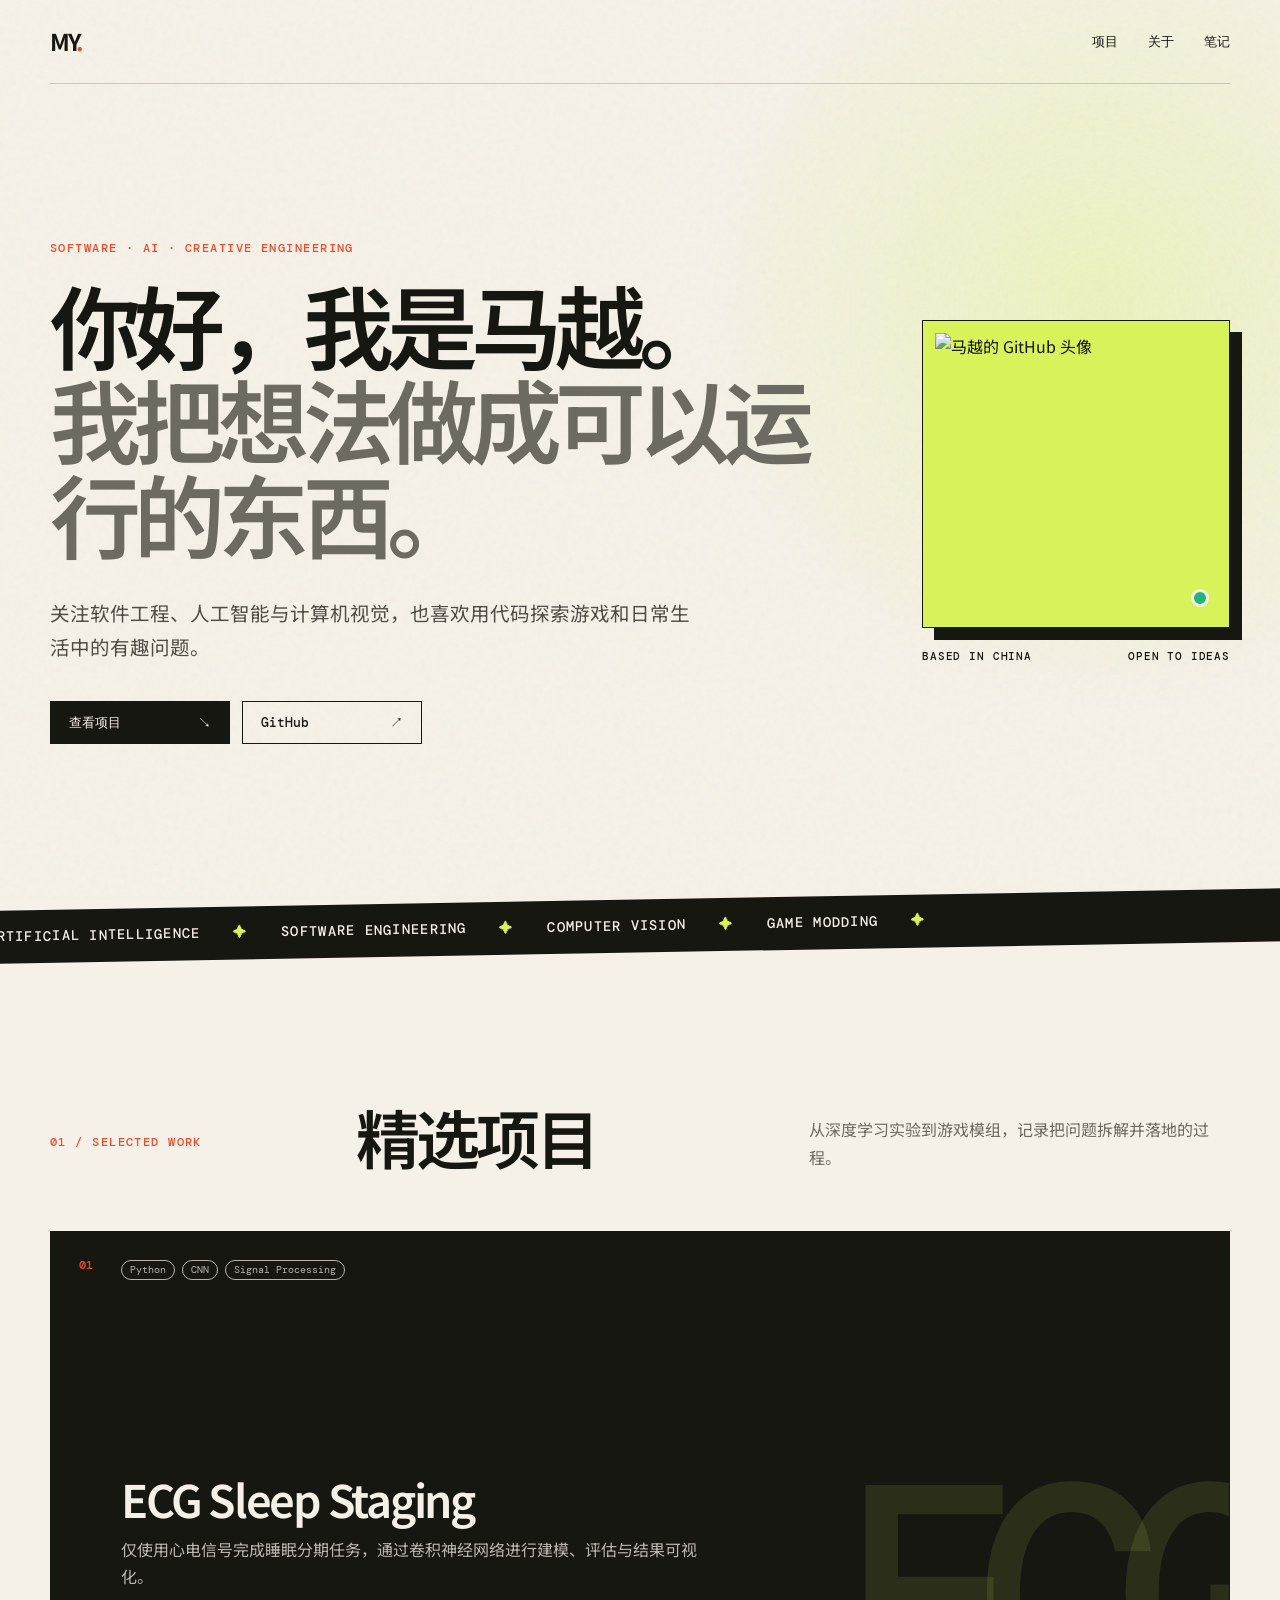
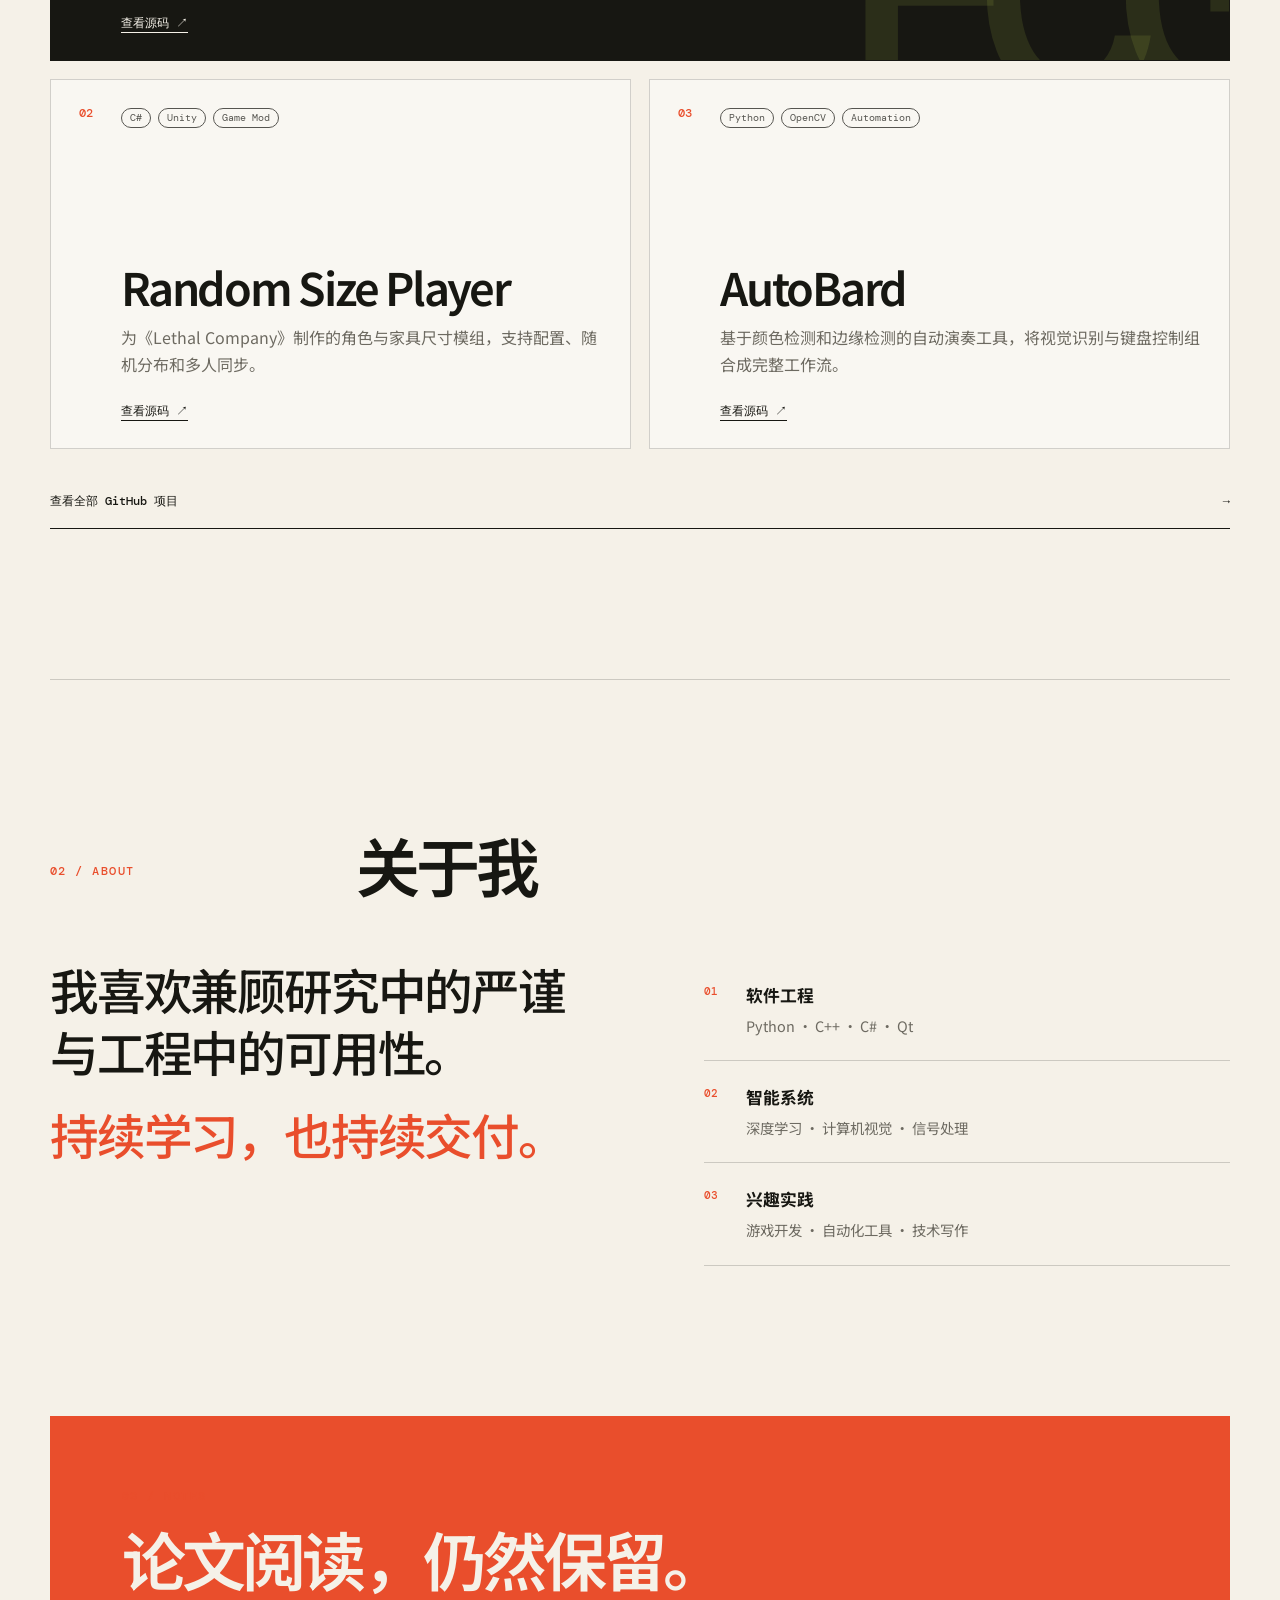
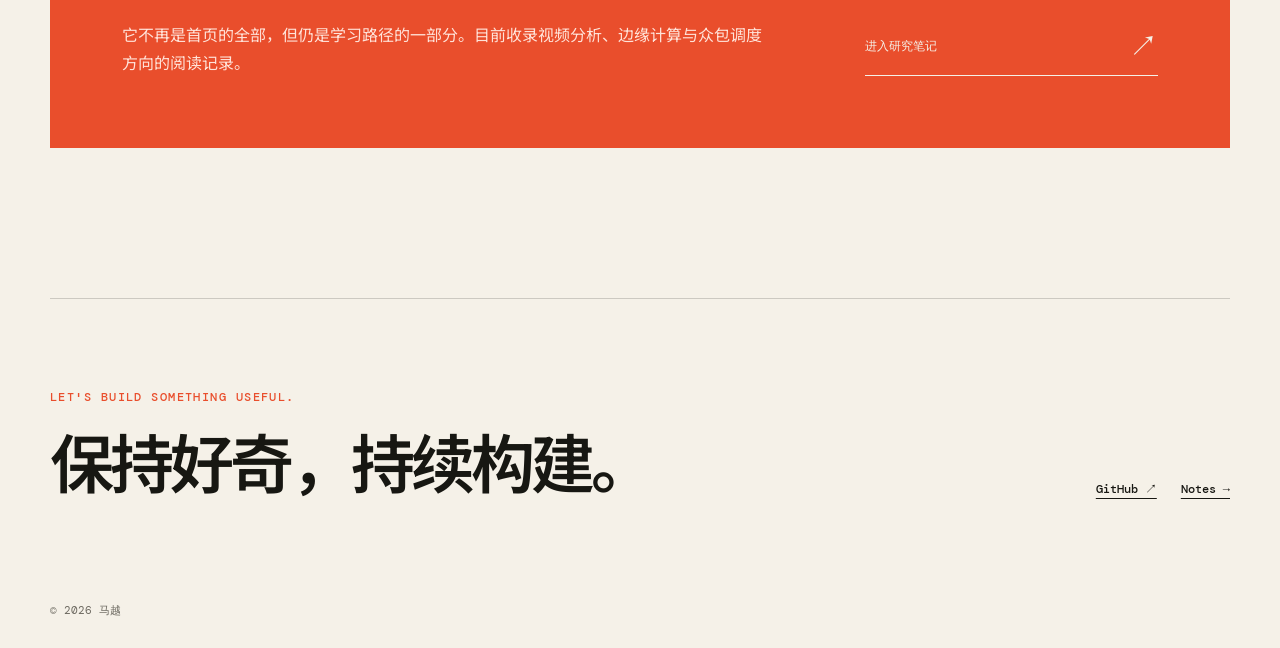
==== homepage/index.html @ 24978206 "改为个人简介网页(powered by ai)" ====
<!DOCTYPE html>
<html lang="zh-CN">
<head>
  <meta charset="UTF-8">
  <meta name="viewport" content="width=device-width, initial-scale=1.0">
  <meta name="description" content="马越的个人主页：软件工程、人工智能与有趣的工程实践。">
  <meta name="theme-color" content="#f5f1e8">
  <meta property="og:title" content="马越 · 软件工程与智能系统">
  <meta property="og:description" content="关注软件工程、人工智能与有趣的工程实践。">
  <meta property="og:type" content="website">
  <meta property="og:url" content="https://nexor-source.github.io/">
  <meta property="og:image" content="https://github.com/nexor-source.png">
  <title>马越 · 软件工程与智能系统</title>
  <link rel="icon" href="https://github.com/nexor-source.png">
  <link rel="preconnect" href="https://fonts.googleapis.com">
  <link rel="preconnect" href="https://fonts.gstatic.com" crossorigin>
  <link href="https://fonts.googleapis.com/css2?family=DM+Mono:wght@400;500&family=Noto+Sans+SC:wght@400;500;600;700&display=swap" rel="stylesheet">
  <script>document.documentElement.classList.add("js")</script>
  <link rel="stylesheet" href="assets/style.css">
</head>
<body>
  <header class="site-header">
    <a class="brand" href="#top" aria-label="返回首页">MY<span>.</span></a>
    <nav class="nav" aria-label="主导航">
      <a href="#projects">项目</a>
      <a href="#about">关于</a>
      <a href="notes/">笔记</a>
    </nav>
  </header>

  <main id="top">
    <section class="hero section-shell">
      <div class="hero-copy reveal">
        <p class="eyebrow">SOFTWARE · AI · CREATIVE ENGINEERING</p>
        <h1>你好，我是马越。<br><span>我把想法做成可以运行的东西。</span></h1>
        <p class="hero-intro">关注软件工程、人工智能与计算机视觉，也喜欢用代码探索游戏和日常生活中的有趣问题。</p>
        <div class="hero-actions">
          <a class="button button-primary" href="#projects">查看项目 <span aria-hidden="true">↘</span></a>
          <a class="button button-secondary" href="https://github.com/nexor-source" target="_blank" rel="noreferrer">GitHub <span aria-hidden="true">↗</span></a>
        </div>
      </div>
      <div class="hero-card reveal" aria-label="个人资料摘要">
        <div class="portrait-wrap">
          <img src="https://github.com/nexor-source.png" alt="马越的 GitHub 头像" width="320" height="320">
          <span class="status-dot" title="持续构建中"></span>
        </div>
        <div class="profile-meta">
          <span>BASED IN CHINA</span>
          <span>OPEN TO IDEAS</span>
        </div>
      </div>
    </section>

    <section class="marquee" aria-label="关注领域">
      <div>
        <span>ARTIFICIAL INTELLIGENCE</span><i>✦</i>
        <span>SOFTWARE ENGINEERING</span><i>✦</i>
        <span>COMPUTER VISION</span><i>✦</i>
        <span>GAME MODDING</span><i>✦</i>
      </div>
    </section>

    <section class="projects section-shell" id="projects">
      <div class="section-heading reveal">
        <p class="section-index">01 / SELECTED WORK</p>
        <h2>精选项目</h2>
        <p>从深度学习实验到游戏模组，记录把问题拆解并落地的过程。</p>
      </div>

      <div class="project-grid">
        <article class="project-card project-featured reveal">
          <div class="project-number">01</div>
          <div class="project-body">
            <div class="project-tags"><span>Python</span><span>CNN</span><span>Signal Processing</span></div>
            <h3>ECG Sleep Staging</h3>
            <p>仅使用心电信号完成睡眠分期任务，通过卷积神经网络进行建模、评估与结果可视化。</p>
            <a href="https://github.com/nexor-source/ECG-Sleep-staging" target="_blank" rel="noreferrer">查看源码 <span aria-hidden="true">↗</span></a>
          </div>
          <div class="project-mark" aria-hidden="true">ECG</div>
        </article>

        <article class="project-card reveal">
          <div class="project-number">02</div>
          <div class="project-body">
            <div class="project-tags"><span>C#</span><span>Unity</span><span>Game Mod</span></div>
            <h3>Random Size Player</h3>
            <p>为《Lethal Company》制作的角色与家具尺寸模组，支持配置、随机分布和多人同步。</p>
            <a href="https://github.com/nexor-source/RandomSizePlayer" target="_blank" rel="noreferrer">查看源码 <span aria-hidden="true">↗</span></a>
          </div>
        </article>

        <article class="project-card reveal">
          <div class="project-number">03</div>
          <div class="project-body">
            <div class="project-tags"><span>Python</span><span>OpenCV</span><span>Automation</span></div>
            <h3>AutoBard</h3>
            <p>基于颜色检测和边缘检测的自动演奏工具，将视觉识别与键盘控制组合成完整工作流。</p>
            <a href="https://github.com/nexor-source/AutoBard" target="_blank" rel="noreferrer">查看源码 <span aria-hidden="true">↗</span></a>
          </div>
        </article>
      </div>

      <a class="all-projects reveal" href="https://github.com/nexor-source?tab=repositories" target="_blank" rel="noreferrer">
        查看全部 GitHub 项目 <span aria-hidden="true">→</span>
      </a>
    </section>

    <section class="about section-shell" id="about">
      <div class="section-heading reveal">
        <p class="section-index">02 / ABOUT</p>
        <h2>关于我</h2>
      </div>
      <div class="about-grid">
        <div class="about-statement reveal">
          <p>我喜欢兼顾研究中的严谨与工程中的可用性。</p>
          <p>持续学习，也持续交付。</p>
        </div>
        <div class="capability-list reveal">
          <div><span>01</span><strong>软件工程</strong><p>Python · C++ · C# · Qt</p></div>
          <div><span>02</span><strong>智能系统</strong><p>深度学习 · 计算机视觉 · 信号处理</p></div>
          <div><span>03</span><strong>兴趣实践</strong><p>游戏开发 · 自动化工具 · 技术写作</p></div>
        </div>
      </div>
    </section>

    <section class="notes-callout section-shell reveal">
      <div>
        <p class="section-index">03 / NOTES</p>
        <h2>论文阅读，仍然保留。</h2>
        <p>它不再是首页的全部，但仍是学习路径的一部分。目前收录视频分析、边缘计算与众包调度方向的阅读记录。</p>
      </div>
      <a class="notes-link" href="notes/">
        <span>进入研究笔记</span>
        <strong aria-hidden="true">↗</strong>
      </a>
    </section>
  </main>

  <footer class="site-footer section-shell">
    <div>
      <p class="footer-kicker">LET'S BUILD SOMETHING USEFUL.</p>
      <h2>保持好奇，持续构建。</h2>
    </div>
    <div class="footer-links">
      <a href="https://github.com/nexor-source" target="_blank" rel="noreferrer">GitHub ↗</a>
      <a href="notes/">Notes →</a>
    </div>
    <p class="copyright">© <span id="year"></span> 马越</p>
  </footer>

  <script src="assets/main.js"></script>
</body>
</html>
---- homepage/assets/style.css ----
:root {
  --paper: #f5f1e8;
  --paper-deep: #ebe4d7;
  --ink: #171712;
  --muted: #6d6a61;
  --line: rgba(23, 23, 18, 0.18);
  --accent: #e94e2c;
  --acid: #d8f35a;
  --card: rgba(255, 255, 255, 0.45);
  --sans: "Noto Sans SC", system-ui, sans-serif;
  --mono: "DM Mono", monospace;
}

* { box-sizing: border-box; }

html {
  scroll-behavior: smooth;
  scroll-padding-top: 88px;
}

body {
  margin: 0;
  color: var(--ink);
  background:
    radial-gradient(circle at 86% 8%, rgba(216, 243, 90, 0.3), transparent 25rem),
    var(--paper);
  font-family: var(--sans);
  line-height: 1.7;
  -webkit-font-smoothing: antialiased;
}

body::before {
  position: fixed;
  inset: 0;
  z-index: -1;
  pointer-events: none;
  content: "";
  opacity: 0.17;
  background-image: url("data:image/svg+xml,%3Csvg viewBox='0 0 180 180' xmlns='http://www.w3.org/2000/svg'%3E%3Cfilter id='n'%3E%3CfeTurbulence type='fractalNoise' baseFrequency='.85' numOctaves='4' stitchTiles='stitch'/%3E%3C/filter%3E%3Crect width='100%25' height='100%25' filter='url(%23n)' opacity='.28'/%3E%3C/svg%3E");
}

a { color: inherit; }

.section-shell,
.site-header {
  width: min(1180px, calc(100% - 48px));
  margin-inline: auto;
}

.site-header {
  position: relative;
  z-index: 10;
  display: flex;
  align-items: center;
  justify-content: space-between;
  min-height: 84px;
  border-bottom: 1px solid var(--line);
}

.brand {
  font: 700 1.45rem/1 var(--sans);
  text-decoration: none;
  letter-spacing: -0.08em;
}

.brand span { color: var(--accent); }

.nav {
  display: flex;
  gap: 30px;
}

.nav a {
  position: relative;
  font: 500 0.82rem/1 var(--mono);
  text-decoration: none;
  text-transform: uppercase;
}

.nav a::after {
  position: absolute;
  right: 0;
  bottom: -8px;
  left: 0;
  height: 2px;
  content: "";
  background: var(--accent);
  transform: scaleX(0);
  transform-origin: right;
  transition: transform 180ms ease;
}

.nav a:hover::after { transform: scaleX(1); transform-origin: left; }

.hero {
  display: grid;
  grid-template-columns: minmax(0, 1.55fr) minmax(260px, 0.62fr);
  gap: clamp(48px, 8vw, 120px);
  align-items: center;
  min-height: calc(100vh - 84px);
  padding-block: 80px;
}

.eyebrow,
.section-index,
.footer-kicker {
  margin: 0 0 20px;
  color: var(--accent);
  font: 500 0.75rem/1.4 var(--mono);
  letter-spacing: 0.12em;
}

.hero h1 {
  max-width: 820px;
  margin: 0;
  font-size: clamp(3rem, 7.1vw, 6.8rem);
  font-weight: 600;
  line-height: 1.04;
  letter-spacing: -0.075em;
}

.hero h1 span { color: var(--muted); }

.hero-intro {
  max-width: 640px;
  margin: 36px 0 0;
  color: #4e4c45;
  font-size: clamp(1rem, 1.8vw, 1.22rem);
}

.hero-actions {
  display: flex;
  flex-wrap: wrap;
  gap: 12px;
  margin-top: 38px;
}

.button {
  display: inline-flex;
  gap: 40px;
  align-items: center;
  justify-content: space-between;
  min-width: 180px;
  padding: 14px 18px;
  border: 1px solid var(--ink);
  font: 500 0.82rem/1 var(--mono);
  text-decoration: none;
  transition: transform 160ms ease, box-shadow 160ms ease, background 160ms ease;
}

.button:hover { transform: translate(-3px, -3px); box-shadow: 4px 4px 0 var(--ink); }
.button-primary { color: var(--paper); background: var(--ink); }
.button-secondary { background: transparent; }

.hero-card {
  transform: rotate(2.5deg);
}

.portrait-wrap {
  position: relative;
  padding: 12px;
  border: 1px solid var(--ink);
  background: var(--acid);
  box-shadow: 12px 12px 0 var(--ink);
}

.portrait-wrap img {
  display: block;
  width: 100%;
  height: auto;
  aspect-ratio: 1;
  object-fit: cover;
  filter: saturate(0.7) contrast(1.05);
}

.status-dot {
  position: absolute;
  right: 20px;
  bottom: 20px;
  width: 18px;
  height: 18px;
  border: 3px solid var(--paper);
  border-radius: 50%;
  background: #21b573;
}

.profile-meta {
  display: flex;
  justify-content: space-between;
  margin-top: 22px;
  font: 500 0.66rem/1.4 var(--mono);
  letter-spacing: 0.08em;
}

.marquee {
  overflow: hidden;
  padding: 19px 0;
  color: var(--paper);
  background: var(--ink);
  transform: rotate(-1deg) scale(1.02);
}

.marquee div {
  display: flex;
  width: max-content;
  gap: 32px;
  align-items: center;
  font: 500 0.85rem/1 var(--mono);
  letter-spacing: 0.08em;
  animation: drift 24s linear infinite alternate;
}

.marquee i { color: var(--acid); font-style: normal; }

@keyframes drift { to { transform: translateX(-11%); } }

.projects,
.about { padding-block: 150px; }

.section-heading {
  display: grid;
  grid-template-columns: 0.65fr 1fr 1fr;
  gap: 32px;
  align-items: end;
  margin-bottom: 60px;
}

.section-heading h2,
.notes-callout h2,
.site-footer h2 {
  margin: 0;
  font-size: clamp(2.3rem, 5vw, 4.6rem);
  font-weight: 600;
  line-height: 1.08;
  letter-spacing: -0.06em;
}

.section-heading > p:last-child {
  max-width: 420px;
  margin: 0;
  color: var(--muted);
}

.project-grid {
  display: grid;
  grid-template-columns: repeat(2, minmax(0, 1fr));
  gap: 18px;
}

.project-card {
  position: relative;
  display: grid;
  grid-template-columns: 42px 1fr;
  min-height: 370px;
  padding: 28px;
  overflow: hidden;
  border: 1px solid var(--line);
  background: var(--card);
  transition: border-color 180ms ease, transform 180ms ease, background 180ms ease;
}

.project-card:hover {
  border-color: var(--ink);
  background: rgba(255, 255, 255, 0.68);
  transform: translateY(-4px);
}

.project-featured {
  grid-column: span 2;
  min-height: 430px;
  color: var(--paper);
  border-color: var(--ink);
  background: var(--ink);
}

.project-featured:hover { background: #24241e; }

.project-number {
  color: var(--accent);
  font: 500 0.72rem/1 var(--mono);
}

.project-body {
  position: relative;
  z-index: 1;
  display: flex;
  flex-direction: column;
  align-items: flex-start;
}

.project-tags {
  display: flex;
  flex-wrap: wrap;
  gap: 7px;
}

.project-tags span {
  padding: 4px 8px;
  border: 1px solid currentColor;
  border-radius: 999px;
  font: 400 0.63rem/1 var(--mono);
  opacity: 0.72;
}

.project-card h3 {
  margin: auto 0 14px;
  font-size: clamp(1.8rem, 3.5vw, 3.5rem);
  font-weight: 600;
  line-height: 1.05;
  letter-spacing: -0.05em;
}

.project-card p {
  max-width: 590px;
  margin: 0 0 26px;
  color: var(--muted);
}

.project-featured p { color: #b9b7ae; }

.project-card a,
.all-projects {
  font: 500 0.75rem/1.3 var(--mono);
  text-underline-offset: 5px;
}

.project-mark {
  position: absolute;
  right: -2vw;
  bottom: -7vw;
  color: rgba(216, 243, 90, 0.1);
  font: 500 clamp(8rem, 24vw, 22rem)/1 var(--mono);
  letter-spacing: -0.15em;
}

.all-projects {
  display: flex;
  justify-content: space-between;
  margin-top: 26px;
  padding: 19px 0;
  border-bottom: 1px solid var(--ink);
  text-decoration: none;
}

.about {
  border-top: 1px solid var(--line);
}

.about-grid {
  display: grid;
  grid-template-columns: 1fr 1fr;
  gap: clamp(50px, 10vw, 150px);
}

.about-statement p {
  margin: 0 0 22px;
  font-size: clamp(1.7rem, 3.8vw, 3.4rem);
  font-weight: 500;
  line-height: 1.26;
  letter-spacing: -0.045em;
}

.about-statement p:last-child { color: var(--accent); }

.capability-list > div {
  display: grid;
  grid-template-columns: 42px 1fr;
  padding: 22px 0;
  border-bottom: 1px solid var(--line);
}

.capability-list span { color: var(--accent); font: 500 0.7rem/1.8 var(--mono); }
.capability-list strong { font-size: 1.05rem; }
.capability-list p { grid-column: 2; margin: 4px 0 0; color: var(--muted); font-size: 0.9rem; }

.notes-callout {
  display: grid;
  grid-template-columns: 1.4fr 0.6fr;
  gap: 60px;
  align-items: end;
  margin-bottom: 150px;
  padding: clamp(38px, 6vw, 72px);
  color: var(--paper);
  background: var(--accent);
}

.notes-callout > div > p:last-child { max-width: 650px; margin: 28px 0 0; color: #ffe2d8; }

.notes-link {
  display: flex;
  align-items: center;
  justify-content: space-between;
  padding: 22px 0 14px;
  border-bottom: 1px solid currentColor;
  font: 500 0.78rem/1 var(--mono);
  text-decoration: none;
}

.notes-link strong { font-size: 1.8rem; font-weight: 400; transition: transform 180ms ease; }
.notes-link:hover strong { transform: translate(5px, -5px); }

.site-footer {
  display: grid;
  grid-template-columns: 1fr auto;
  gap: 40px;
  align-items: end;
  padding-block: 90px 32px;
  border-top: 1px solid var(--line);
}

.site-footer h2 { max-width: 780px; }
.footer-links { display: flex; gap: 24px; font: 500 0.75rem/1 var(--mono); }
.footer-links a { text-underline-offset: 5px; }
.copyright { grid-column: 1 / -1; margin: 70px 0 0; color: var(--muted); font: 400 0.68rem/1 var(--mono); }

.reveal {
  opacity: 1;
  transform: translateY(0);
}

.js .reveal {
  opacity: 0;
  transform: translateY(24px);
  transition: opacity 650ms ease, transform 650ms cubic-bezier(.22, 1, .36, 1);
}

.js .reveal.is-visible { opacity: 1; transform: translateY(0); }

@media (prefers-reduced-motion: reduce) {
  html { scroll-behavior: auto; }
  .marquee div { animation: none; }
  .reveal { opacity: 1; transform: none; transition: none; }
}

@media (max-width: 820px) {
  .section-shell,
  .site-header { width: min(100% - 30px, 680px); }

  .hero {
    grid-template-columns: 1fr;
    min-height: auto;
    padding-block: 72px 100px;
  }

  .hero-card { width: min(72%, 340px); justify-self: end; }
  .section-heading { grid-template-columns: 1fr; gap: 12px; }
  .project-grid { grid-template-columns: 1fr; }
  .project-featured { grid-column: auto; }
  .about-grid,
  .notes-callout { grid-template-columns: 1fr; }
  .notes-callout { gap: 34px; }
}

@media (max-width: 520px) {
  .site-header { min-height: 68px; }
  .nav { gap: 18px; }
  .hero { padding-block: 60px 90px; }
  .hero h1 { font-size: clamp(2.8rem, 14vw, 4.4rem); }
  .hero-actions { display: grid; }
  .button { width: 100%; }
  .hero-card { width: 80%; margin-right: 10px; }
  .projects,
  .about { padding-block: 105px; }
  .project-card { min-height: 390px; padding: 22px 18px; }
  .project-featured { min-height: 440px; }
  .project-card h3 { font-size: 2.25rem; }
  .notes-callout { width: 100%; margin-bottom: 100px; }
  .site-footer { grid-template-columns: 1fr; }
  .copyright { grid-column: auto; margin-top: 34px; }
}
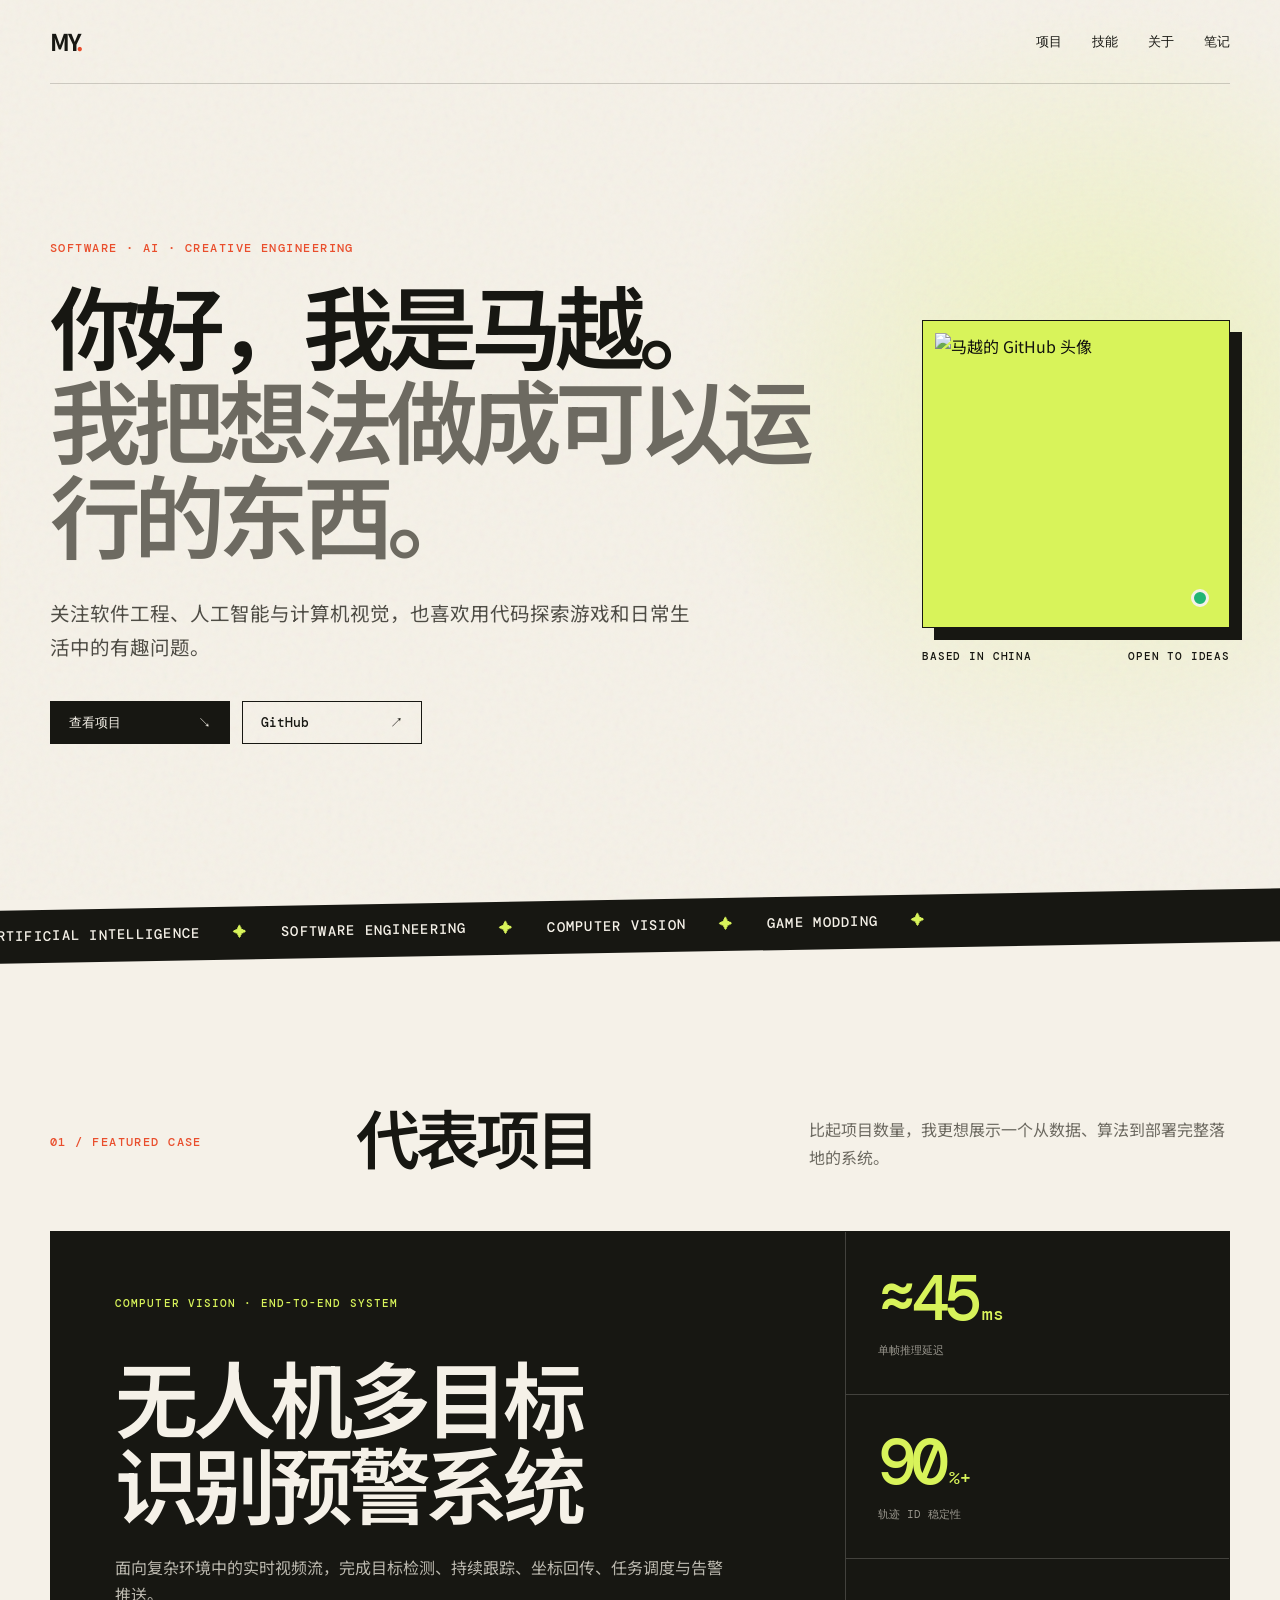
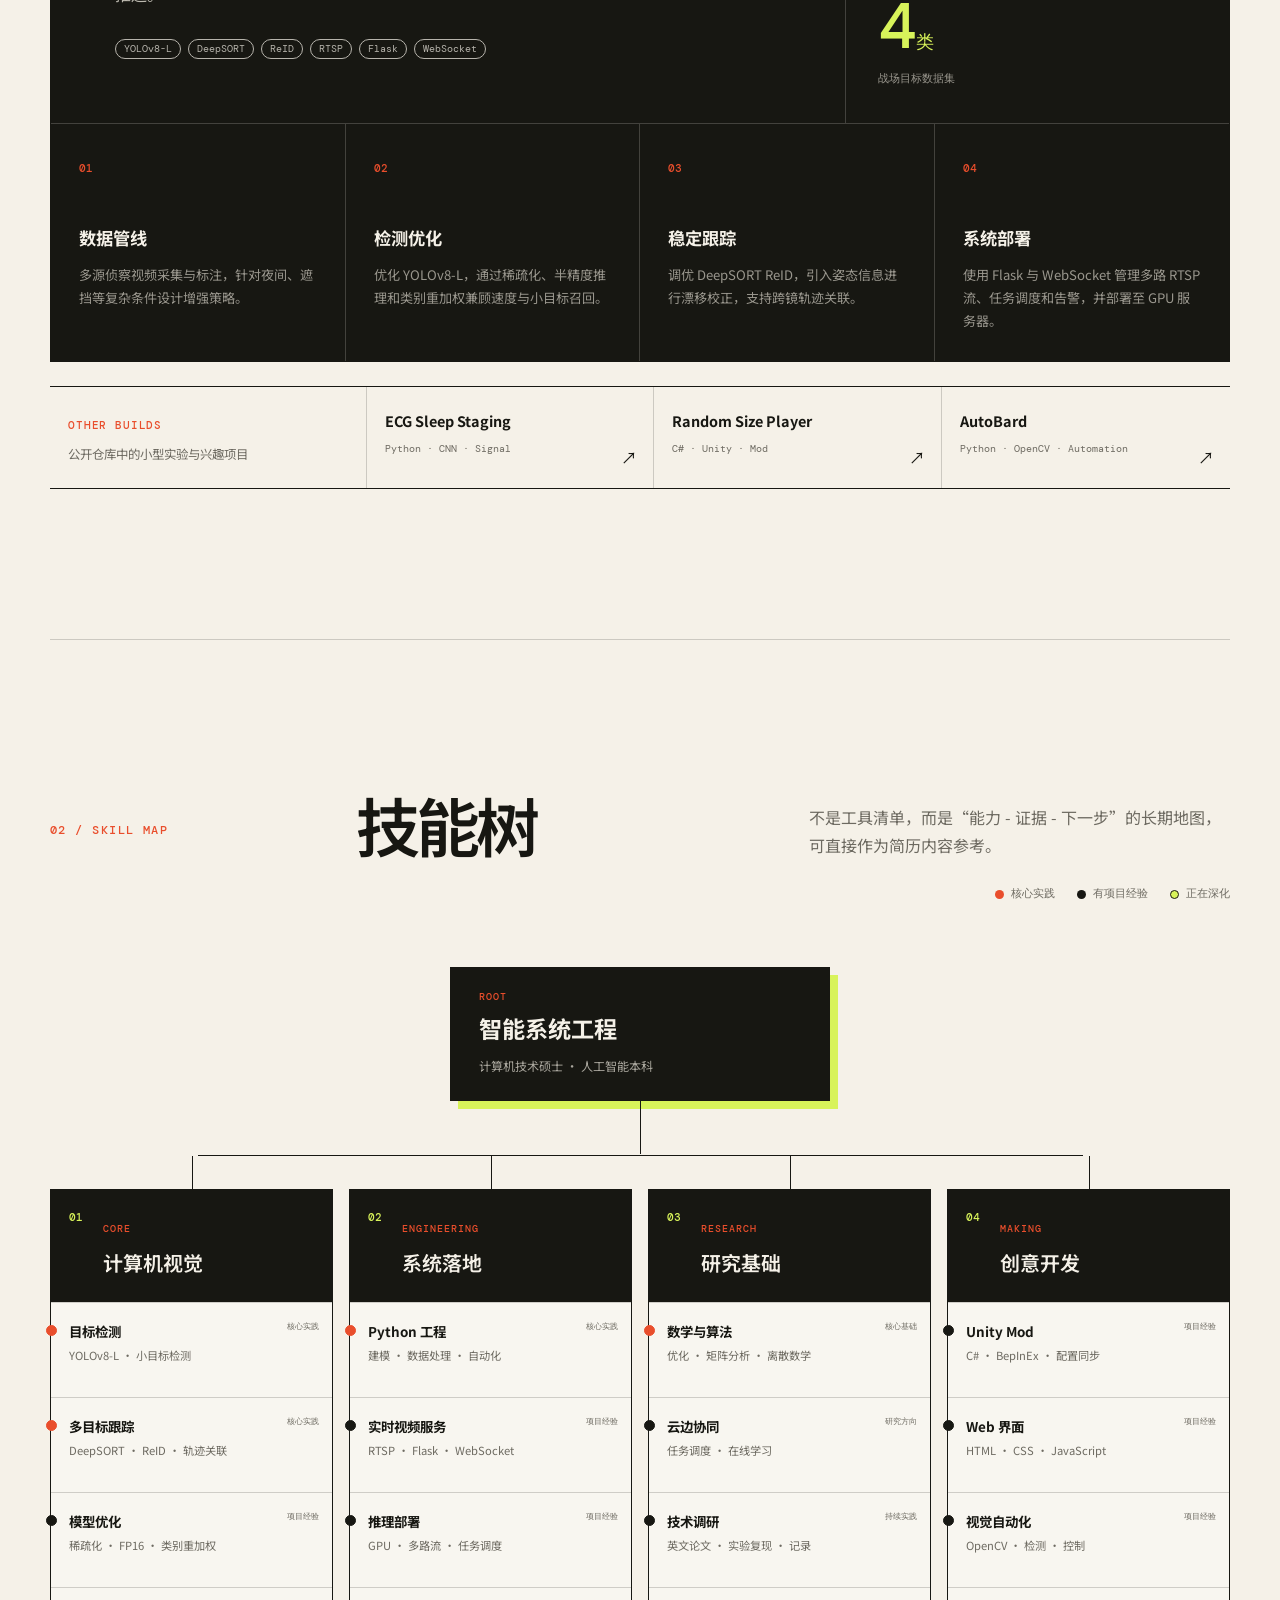
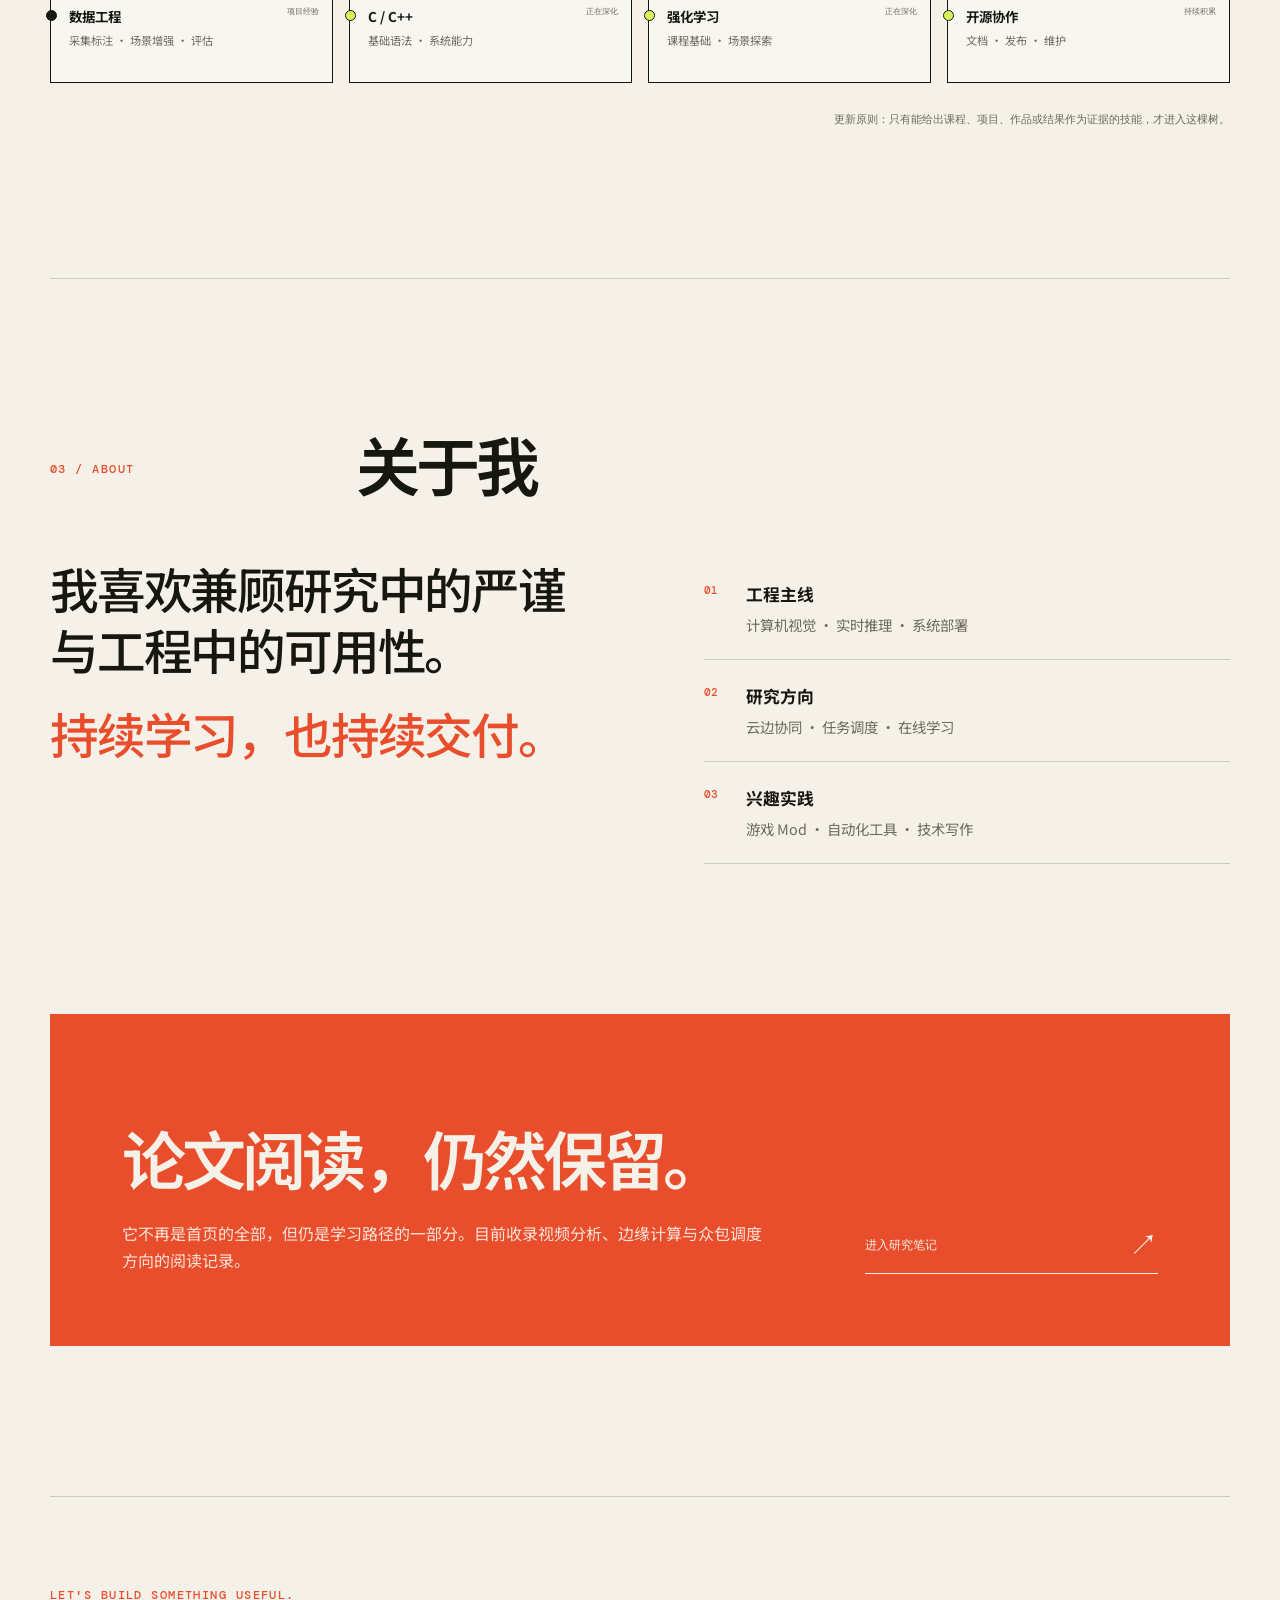
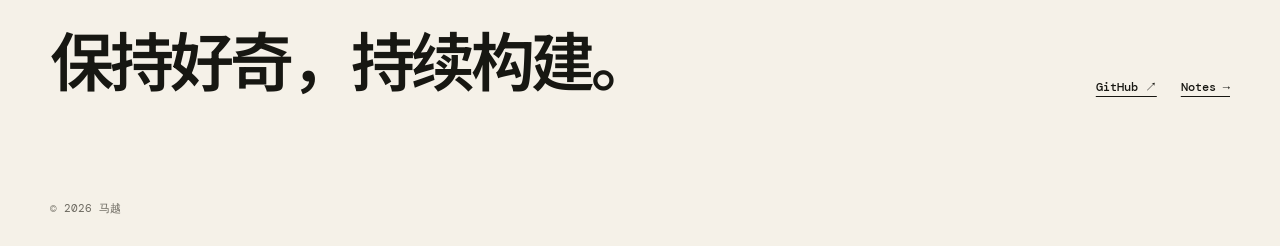
==== commit 5ba61cf5: "random update" ====
--- a/homepage/index.html
+++ b/homepage/index.html
@@ -23,6 +23,7 @@
     <a class="brand" href="#top" aria-label="返回首页">MY<span>.</span></a>
     <nav class="nav" aria-label="主导航">
       <a href="#projects">项目</a>
+      <a href="#skills">技能</a>
       <a href="#about">关于</a>
       <a href="notes/">笔记</a>
     </nav>
@@ -62,52 +63,110 @@
 
     <section class="projects section-shell" id="projects">
       <div class="section-heading reveal">
-        <p class="section-index">01 / SELECTED WORK</p>
-        <h2>精选项目</h2>
-        <p>从深度学习实验到游戏模组，记录把问题拆解并落地的过程。</p>
-      </div>
-
-      <div class="project-grid">
-        <article class="project-card project-featured reveal">
-          <div class="project-number">01</div>
-          <div class="project-body">
-            <div class="project-tags"><span>Python</span><span>CNN</span><span>Signal Processing</span></div>
-            <h3>ECG Sleep Staging</h3>
-            <p>仅使用心电信号完成睡眠分期任务，通过卷积神经网络进行建模、评估与结果可视化。</p>
-            <a href="https://github.com/nexor-source/ECG-Sleep-staging" target="_blank" rel="noreferrer">查看源码 <span aria-hidden="true">↗</span></a>
-          </div>
-          <div class="project-mark" aria-hidden="true">ECG</div>
-        </article>
-
-        <article class="project-card reveal">
-          <div class="project-number">02</div>
-          <div class="project-body">
-            <div class="project-tags"><span>C#</span><span>Unity</span><span>Game Mod</span></div>
-            <h3>Random Size Player</h3>
-            <p>为《Lethal Company》制作的角色与家具尺寸模组，支持配置、随机分布和多人同步。</p>
-            <a href="https://github.com/nexor-source/RandomSizePlayer" target="_blank" rel="noreferrer">查看源码 <span aria-hidden="true">↗</span></a>
-          </div>
-        </article>
-
-        <article class="project-card reveal">
-          <div class="project-number">03</div>
-          <div class="project-body">
-            <div class="project-tags"><span>Python</span><span>OpenCV</span><span>Automation</span></div>
-            <h3>AutoBard</h3>
-            <p>基于颜色检测和边缘检测的自动演奏工具，将视觉识别与键盘控制组合成完整工作流。</p>
-            <a href="https://github.com/nexor-source/AutoBard" target="_blank" rel="noreferrer">查看源码 <span aria-hidden="true">↗</span></a>
-          </div>
-        </article>
-      </div>
-
-      <a class="all-projects reveal" href="https://github.com/nexor-source?tab=repositories" target="_blank" rel="noreferrer">
-        查看全部 GitHub 项目 <span aria-hidden="true">→</span>
-      </a>
+        <p class="section-index">01 / FEATURED CASE</p>
+        <h2>代表项目</h2>
+        <p>比起项目数量，我更想展示一个从数据、算法到部署完整落地的系统。</p>
+      </div>
+
+      <article class="case-study reveal">
+        <header class="case-intro">
+          <p class="case-label">COMPUTER VISION · END-TO-END SYSTEM</p>
+          <h3>无人机多目标<br>识别预警系统</h3>
+          <p>面向复杂环境中的实时视频流，完成目标检测、持续跟踪、坐标回传、任务调度与告警推送。</p>
+          <div class="project-tags"><span>YOLOv8-L</span><span>DeepSORT</span><span>ReID</span><span>RTSP</span><span>Flask</span><span>WebSocket</span></div>
+        </header>
+
+        <div class="case-metrics" aria-label="项目指标">
+          <div><strong>≈45<small>ms</small></strong><span>单帧推理延迟</span></div>
+          <div><strong>90<small>%+</small></strong><span>轨迹 ID 稳定性</span></div>
+          <div><strong>4<small>类</small></strong><span>战场目标数据集</span></div>
+        </div>
+
+        <div class="case-flow" aria-label="项目工作流">
+          <div><span>01</span><strong>数据管线</strong><p>多源侦察视频采集与标注，针对夜间、遮挡等复杂条件设计增强策略。</p></div>
+          <div><span>02</span><strong>检测优化</strong><p>优化 YOLOv8-L，通过稀疏化、半精度推理和类别重加权兼顾速度与小目标召回。</p></div>
+          <div><span>03</span><strong>稳定跟踪</strong><p>调优 DeepSORT ReID，引入姿态信息进行漂移校正，支持跨镜轨迹关联。</p></div>
+          <div><span>04</span><strong>系统部署</strong><p>使用 Flask 与 WebSocket 管理多路 RTSP 流、任务调度和告警，并部署至 GPU 服务器。</p></div>
+        </div>
+      </article>
+
+      <div class="other-builds reveal">
+        <div class="other-builds-title"><span>OTHER BUILDS</span><p>公开仓库中的小型实验与兴趣项目</p></div>
+        <a href="https://github.com/nexor-source/ECG-Sleep-staging" target="_blank" rel="noreferrer"><strong>ECG Sleep Staging</strong><span>Python · CNN · Signal</span><i>↗</i></a>
+        <a href="https://github.com/nexor-source/RandomSizePlayer" target="_blank" rel="noreferrer"><strong>Random Size Player</strong><span>C# · Unity · Mod</span><i>↗</i></a>
+        <a href="https://github.com/nexor-source/AutoBard" target="_blank" rel="noreferrer"><strong>AutoBard</strong><span>Python · OpenCV · Automation</span><i>↗</i></a>
+      </div>
+    </section>
+
+    <section class="skills section-shell" id="skills">
+      <div class="section-heading reveal">
+        <p class="section-index">02 / SKILL MAP</p>
+        <h2>技能树</h2>
+        <p>不是工具清单，而是“能力 - 证据 - 下一步”的长期地图，可直接作为简历内容参考。</p>
+      </div>
+
+      <div class="skill-legend reveal" aria-label="技能状态说明">
+        <span><i class="level-strong"></i>核心实践</span>
+        <span><i class="level-applied"></i>有项目经验</span>
+        <span><i class="level-growing"></i>正在深化</span>
+      </div>
+
+      <div class="skill-tree reveal">
+        <div class="tree-root">
+          <small>ROOT</small>
+          <strong>智能系统工程</strong>
+          <span>计算机技术硕士 · 人工智能本科</span>
+        </div>
+
+        <div class="tree-branches">
+          <article class="tree-branch">
+            <header><span>01</span><div><small>CORE</small><h3>计算机视觉</h3></div></header>
+            <ul class="skill-nodes">
+              <li data-level="strong"><div><strong>目标检测</strong><span>YOLOv8-L · 小目标检测</span></div><em>核心实践</em></li>
+              <li data-level="strong"><div><strong>多目标跟踪</strong><span>DeepSORT · ReID · 轨迹关联</span></div><em>核心实践</em></li>
+              <li data-level="applied"><div><strong>模型优化</strong><span>稀疏化 · FP16 · 类别重加权</span></div><em>项目经验</em></li>
+              <li data-level="applied"><div><strong>数据工程</strong><span>采集标注 · 场景增强 · 评估</span></div><em>项目经验</em></li>
+            </ul>
+          </article>
+
+          <article class="tree-branch">
+            <header><span>02</span><div><small>ENGINEERING</small><h3>系统落地</h3></div></header>
+            <ul class="skill-nodes">
+              <li data-level="strong"><div><strong>Python 工程</strong><span>建模 · 数据处理 · 自动化</span></div><em>核心实践</em></li>
+              <li data-level="applied"><div><strong>实时视频服务</strong><span>RTSP · Flask · WebSocket</span></div><em>项目经验</em></li>
+              <li data-level="applied"><div><strong>推理部署</strong><span>GPU · 多路流 · 任务调度</span></div><em>项目经验</em></li>
+              <li data-level="growing"><div><strong>C / C++</strong><span>基础语法 · 系统能力</span></div><em>正在深化</em></li>
+            </ul>
+          </article>
+
+          <article class="tree-branch">
+            <header><span>03</span><div><small>RESEARCH</small><h3>研究基础</h3></div></header>
+            <ul class="skill-nodes">
+              <li data-level="strong"><div><strong>数学与算法</strong><span>优化 · 矩阵分析 · 离散数学</span></div><em>核心基础</em></li>
+              <li data-level="applied"><div><strong>云边协同</strong><span>任务调度 · 在线学习</span></div><em>研究方向</em></li>
+              <li data-level="applied"><div><strong>技术调研</strong><span>英文论文 · 实验复现 · 记录</span></div><em>持续实践</em></li>
+              <li data-level="growing"><div><strong>强化学习</strong><span>课程基础 · 场景探索</span></div><em>正在深化</em></li>
+            </ul>
+          </article>
+
+          <article class="tree-branch">
+            <header><span>04</span><div><small>MAKING</small><h3>创意开发</h3></div></header>
+            <ul class="skill-nodes">
+              <li data-level="applied"><div><strong>Unity Mod</strong><span>C# · BepInEx · 配置同步</span></div><em>项目经验</em></li>
+              <li data-level="applied"><div><strong>Web 界面</strong><span>HTML · CSS · JavaScript</span></div><em>项目经验</em></li>
+              <li data-level="applied"><div><strong>视觉自动化</strong><span>OpenCV · 检测 · 控制</span></div><em>项目经验</em></li>
+              <li data-level="growing"><div><strong>开源协作</strong><span>文档 · 发布 · 维护</span></div><em>持续积累</em></li>
+            </ul>
+          </article>
+        </div>
+      </div>
+
+      <p class="skill-footnote reveal">更新原则：只有能给出课程、项目、作品或结果作为证据的技能，才进入这棵树。</p>
     </section>
 
     <section class="about section-shell" id="about">
       <div class="section-heading reveal">
-        <p class="section-index">02 / ABOUT</p>
+        <p class="section-index">03 / ABOUT</p>
         <h2>关于我</h2>
       </div>
       <div class="about-grid">
@@ -116,16 +175,16 @@
           <p>持续学习，也持续交付。</p>
         </div>
         <div class="capability-list reveal">
-          <div><span>01</span><strong>软件工程</strong><p>Python · C++ · C# · Qt</p></div>
-          <div><span>02</span><strong>智能系统</strong><p>深度学习 · 计算机视觉 · 信号处理</p></div>
-          <div><span>03</span><strong>兴趣实践</strong><p>游戏开发 · 自动化工具 · 技术写作</p></div>
+          <div><span>01</span><strong>工程主线</strong><p>计算机视觉 · 实时推理 · 系统部署</p></div>
+          <div><span>02</span><strong>研究方向</strong><p>云边协同 · 任务调度 · 在线学习</p></div>
+          <div><span>03</span><strong>兴趣实践</strong><p>游戏 Mod · 自动化工具 · 技术写作</p></div>
         </div>
       </div>
     </section>
 
     <section class="notes-callout section-shell reveal">
       <div>
-        <p class="section-index">03 / NOTES</p>
+        <p class="section-index">04 / NOTES</p>
         <h2>论文阅读，仍然保留。</h2>
         <p>它不再是首页的全部，但仍是学习路径的一部分。目前收录视频分析、边缘计算与众包调度方向的阅读记录。</p>
       </div>
--- a/homepage/assets/style.css
+++ b/homepage/assets/style.css
@@ -215,6 +215,7 @@
 @keyframes drift { to { transform: translateX(-11%); } }
 
 .projects,
+.skills,
 .about { padding-block: 150px; }
 
 .section-heading {
@@ -342,6 +343,271 @@
   text-decoration: none;
 }
 
+.case-study {
+  display: grid;
+  grid-template-columns: 1.35fr 0.65fr;
+  color: var(--paper);
+  border: 1px solid var(--ink);
+  background: var(--ink);
+}
+
+.case-intro {
+  padding: clamp(32px, 5vw, 64px);
+  border-right: 1px solid rgba(245, 241, 232, 0.2);
+}
+
+.case-label {
+  margin: 0 0 42px;
+  color: var(--acid);
+  font: 500 0.68rem/1.4 var(--mono);
+  letter-spacing: 0.1em;
+}
+
+.case-intro h3 {
+  margin: 0;
+  font-size: clamp(2.8rem, 6.5vw, 6.3rem);
+  font-weight: 600;
+  line-height: 1.03;
+  letter-spacing: -0.065em;
+}
+
+.case-intro > p:not(.case-label) {
+  max-width: 620px;
+  margin: 30px 0;
+  color: #bbb8ae;
+  font-size: 1rem;
+}
+
+.case-metrics {
+  display: grid;
+  grid-template-rows: repeat(3, 1fr);
+}
+
+.case-metrics > div {
+  display: flex;
+  flex-direction: column;
+  justify-content: center;
+  padding: 32px;
+  border-bottom: 1px solid rgba(245, 241, 232, 0.2);
+}
+
+.case-metrics > div:last-child { border-bottom: 0; }
+
+.case-metrics strong {
+  color: var(--acid);
+  font: 500 clamp(2.7rem, 5vw, 5rem)/1 var(--mono);
+  letter-spacing: -0.08em;
+}
+
+.case-metrics small {
+  margin-left: 5px;
+  font-size: 0.28em;
+  letter-spacing: 0;
+}
+
+.case-metrics span {
+  margin-top: 12px;
+  color: #99968d;
+  font: 400 0.7rem/1.4 var(--mono);
+}
+
+.case-flow {
+  display: grid;
+  grid-column: 1 / -1;
+  grid-template-columns: repeat(4, 1fr);
+  border-top: 1px solid rgba(245, 241, 232, 0.2);
+}
+
+.case-flow > div {
+  min-height: 230px;
+  padding: 28px;
+  border-right: 1px solid rgba(245, 241, 232, 0.2);
+}
+
+.case-flow > div:last-child { border-right: 0; }
+.case-flow span { color: var(--accent); font: 500 0.7rem/1 var(--mono); }
+.case-flow strong { display: block; margin-top: 44px; font-size: 1.08rem; }
+.case-flow p { margin: 12px 0 0; color: #99968d; font-size: 0.82rem; line-height: 1.75; }
+
+.other-builds {
+  display: grid;
+  grid-template-columns: 1.1fr repeat(3, 1fr);
+  margin-top: 24px;
+  border-top: 1px solid var(--ink);
+  border-bottom: 1px solid var(--ink);
+}
+
+.other-builds-title,
+.other-builds a {
+  min-width: 0;
+  padding: 22px 18px;
+  border-right: 1px solid var(--line);
+}
+
+.other-builds > :last-child { border-right: 0; }
+.other-builds-title span { color: var(--accent); font: 500 0.66rem/1 var(--mono); letter-spacing: 0.08em; }
+.other-builds-title p { margin: 8px 0 0; color: var(--muted); font-size: 0.78rem; }
+
+.other-builds a {
+  position: relative;
+  display: flex;
+  flex-direction: column;
+  text-decoration: none;
+  transition: background 180ms ease;
+}
+
+.other-builds a:hover { background: var(--acid); }
+.other-builds a strong { overflow: hidden; font-size: 0.9rem; text-overflow: ellipsis; white-space: nowrap; }
+.other-builds a span { margin-top: 8px; color: var(--muted); font: 400 0.62rem/1.4 var(--mono); }
+.other-builds a i { position: absolute; right: 16px; bottom: 16px; font-style: normal; }
+
+.skills {
+  border-top: 1px solid var(--line);
+}
+
+.skill-legend {
+  display: flex;
+  flex-wrap: wrap;
+  gap: 22px;
+  justify-content: flex-end;
+  margin: -30px 0 32px;
+  color: var(--muted);
+  font: 400 0.66rem/1 var(--mono);
+}
+
+.skill-legend span { display: inline-flex; gap: 7px; align-items: center; }
+.skill-legend i { width: 9px; height: 9px; border-radius: 50%; }
+.level-strong { background: var(--accent); }
+.level-applied { background: var(--ink); }
+.level-growing { border: 1px solid var(--ink); background: var(--acid); }
+
+.skill-tree {
+  padding: 36px 0 0;
+}
+
+.tree-root {
+  position: relative;
+  display: flex;
+  flex-direction: column;
+  width: min(380px, 100%);
+  margin: 0 auto;
+  padding: 24px 28px;
+  color: var(--paper);
+  border: 1px solid var(--ink);
+  background: var(--ink);
+  box-shadow: 8px 8px 0 var(--acid);
+}
+
+.tree-root::after {
+  position: absolute;
+  top: 100%;
+  left: 50%;
+  width: 1px;
+  height: 54px;
+  content: "";
+  background: var(--ink);
+}
+
+.tree-root small,
+.tree-branch header small {
+  color: var(--accent);
+  font: 500 0.62rem/1 var(--mono);
+  letter-spacing: 0.1em;
+}
+
+.tree-root strong { margin: 7px 0; font-size: 1.45rem; }
+.tree-root span { color: #aaa79e; font-size: 0.76rem; }
+
+.tree-branches {
+  position: relative;
+  display: grid;
+  grid-template-columns: repeat(4, minmax(0, 1fr));
+  gap: 16px;
+  margin-top: 54px;
+}
+
+.tree-branches::before {
+  position: absolute;
+  top: 0;
+  right: 12.5%;
+  left: 12.5%;
+  height: 1px;
+  content: "";
+  background: var(--ink);
+}
+
+.tree-branch {
+  position: relative;
+  margin-top: 34px;
+  border: 1px solid var(--ink);
+  background: rgba(255, 255, 255, 0.36);
+}
+
+.tree-branch::before {
+  position: absolute;
+  bottom: 100%;
+  left: 50%;
+  width: 1px;
+  height: 34px;
+  content: "";
+  background: var(--ink);
+}
+
+.tree-branch header {
+  display: grid;
+  grid-template-columns: 34px 1fr;
+  align-items: start;
+  padding: 22px 18px;
+  color: var(--paper);
+  background: var(--ink);
+}
+
+.tree-branch header > span { color: var(--acid); font: 500 0.7rem/1 var(--mono); }
+.tree-branch header h3 { margin: 6px 0 0; font-size: 1.25rem; font-weight: 600; }
+
+.skill-nodes {
+  margin: 0;
+  padding: 0;
+  list-style: none;
+}
+
+.skill-nodes li {
+  position: relative;
+  display: flex;
+  gap: 10px;
+  align-items: flex-start;
+  justify-content: space-between;
+  min-height: 95px;
+  padding: 17px 13px 15px 18px;
+  border-top: 1px solid var(--line);
+}
+
+.skill-nodes li::before {
+  position: absolute;
+  top: 22px;
+  left: -5px;
+  width: 9px;
+  height: 9px;
+  border: 1px solid var(--ink);
+  border-radius: 50%;
+  content: "";
+}
+
+.skill-nodes li[data-level="strong"]::before { border-color: var(--accent); background: var(--accent); }
+.skill-nodes li[data-level="applied"]::before { background: var(--ink); }
+.skill-nodes li[data-level="growing"]::before { background: var(--acid); }
+.skill-nodes li div { min-width: 0; }
+.skill-nodes strong { display: block; font-size: 0.84rem; }
+.skill-nodes span { display: block; margin-top: 5px; color: var(--muted); font-size: 0.7rem; line-height: 1.55; }
+.skill-nodes em { flex: 0 0 auto; margin-top: 1px; color: var(--muted); font: 400 0.52rem/1.4 var(--mono); font-style: normal; }
+
+.skill-footnote {
+  margin: 28px 0 0;
+  color: var(--muted);
+  font: 400 0.68rem/1.6 var(--mono);
+  text-align: right;
+}
+
 .about {
   border-top: 1px solid var(--line);
 }
@@ -446,6 +712,21 @@
   .section-heading { grid-template-columns: 1fr; gap: 12px; }
   .project-grid { grid-template-columns: 1fr; }
   .project-featured { grid-column: auto; }
+  .case-study { grid-template-columns: 1fr; }
+  .case-intro { border-right: 0; border-bottom: 1px solid rgba(245, 241, 232, 0.2); }
+  .case-metrics { grid-template-columns: repeat(3, 1fr); grid-template-rows: none; }
+  .case-metrics > div { border-right: 1px solid rgba(245, 241, 232, 0.2); border-bottom: 0; }
+  .case-metrics > div:last-child { border-right: 0; }
+  .case-flow { grid-template-columns: repeat(2, 1fr); }
+  .case-flow > div:nth-child(2) { border-right: 0; }
+  .case-flow > div:nth-child(-n+2) { border-bottom: 1px solid rgba(245, 241, 232, 0.2); }
+  .other-builds { grid-template-columns: repeat(2, 1fr); }
+  .other-builds-title { grid-column: 1 / -1; border-right: 0; border-bottom: 1px solid var(--line); }
+  .tree-branches { grid-template-columns: repeat(2, minmax(0, 1fr)); gap: 18px; margin-top: 52px; }
+  .tree-branches::before,
+  .tree-branch::before { display: none; }
+  .tree-root::after { height: 30px; }
+  .tree-branch { margin-top: 0; }
   .about-grid,
   .notes-callout { grid-template-columns: 1fr; }
   .notes-callout { gap: 34px; }
@@ -464,6 +745,27 @@
   .project-card { min-height: 390px; padding: 22px 18px; }
   .project-featured { min-height: 440px; }
   .project-card h3 { font-size: 2.25rem; }
+  .case-intro { padding: 30px 22px 36px; }
+  .case-label { margin-bottom: 28px; }
+  .case-intro h3 { font-size: clamp(2.65rem, 13vw, 4.3rem); }
+  .case-metrics > div { padding: 20px 12px; }
+  .case-metrics strong { font-size: clamp(2rem, 10vw, 3rem); }
+  .case-metrics span { font-size: 0.58rem; }
+  .case-flow { grid-template-columns: 1fr; }
+  .case-flow > div { min-height: auto; padding: 24px 22px; border-right: 0; border-bottom: 1px solid rgba(245, 241, 232, 0.2); }
+  .case-flow > div:nth-child(2) { border-right: 0; }
+  .case-flow > div:nth-child(-n+2) { border-bottom: 1px solid rgba(245, 241, 232, 0.2); }
+  .case-flow > div:last-child { border-bottom: 0; }
+  .case-flow strong { margin-top: 24px; }
+  .other-builds { grid-template-columns: 1fr; }
+  .other-builds-title { grid-column: auto; }
+  .other-builds-title,
+  .other-builds a { border-right: 0; border-bottom: 1px solid var(--line); }
+  .other-builds > :last-child { border-bottom: 0; }
+  .skill-legend { justify-content: flex-start; margin-top: 0; }
+  .tree-branches { grid-template-columns: 1fr; }
+  .skill-nodes li { min-height: 82px; }
+  .skill-footnote { text-align: left; }
   .notes-callout { width: 100%; margin-bottom: 100px; }
   .site-footer { grid-template-columns: 1fr; }
   .copyright { grid-column: auto; margin-top: 34px; }
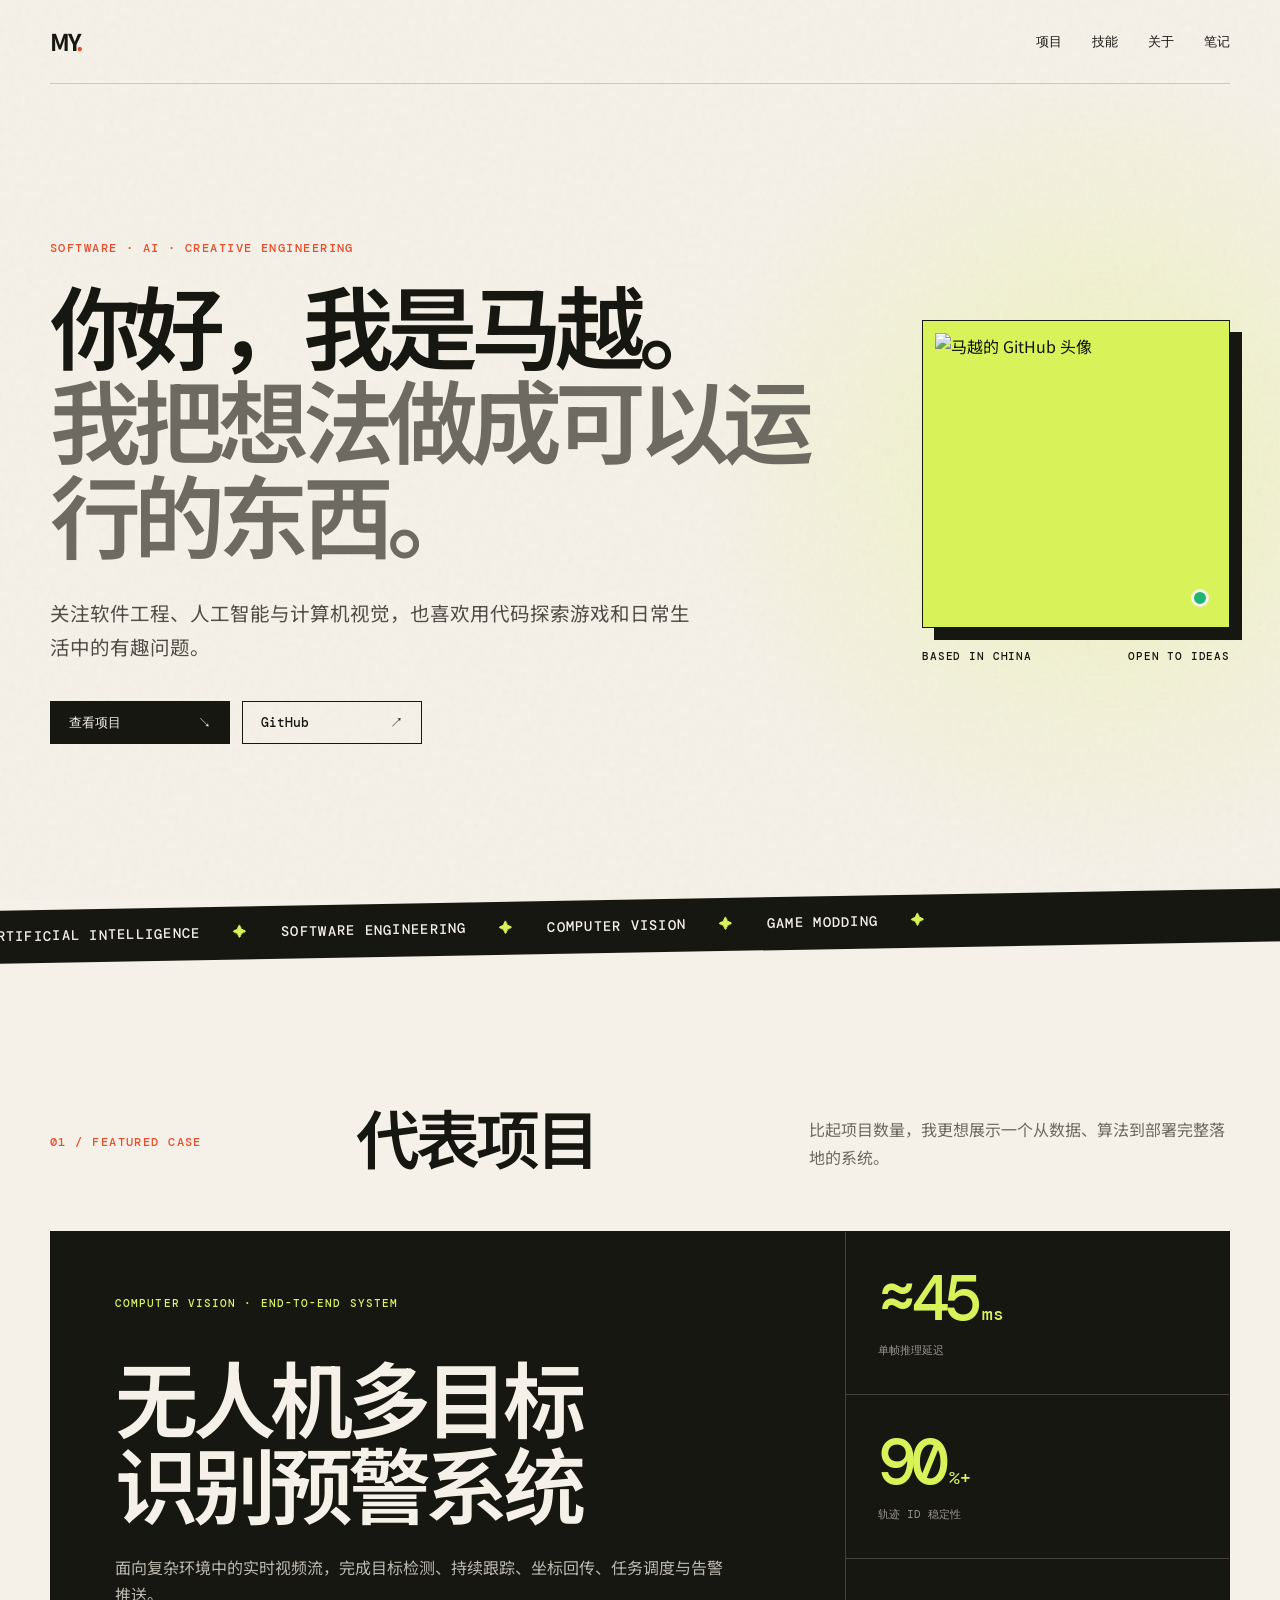
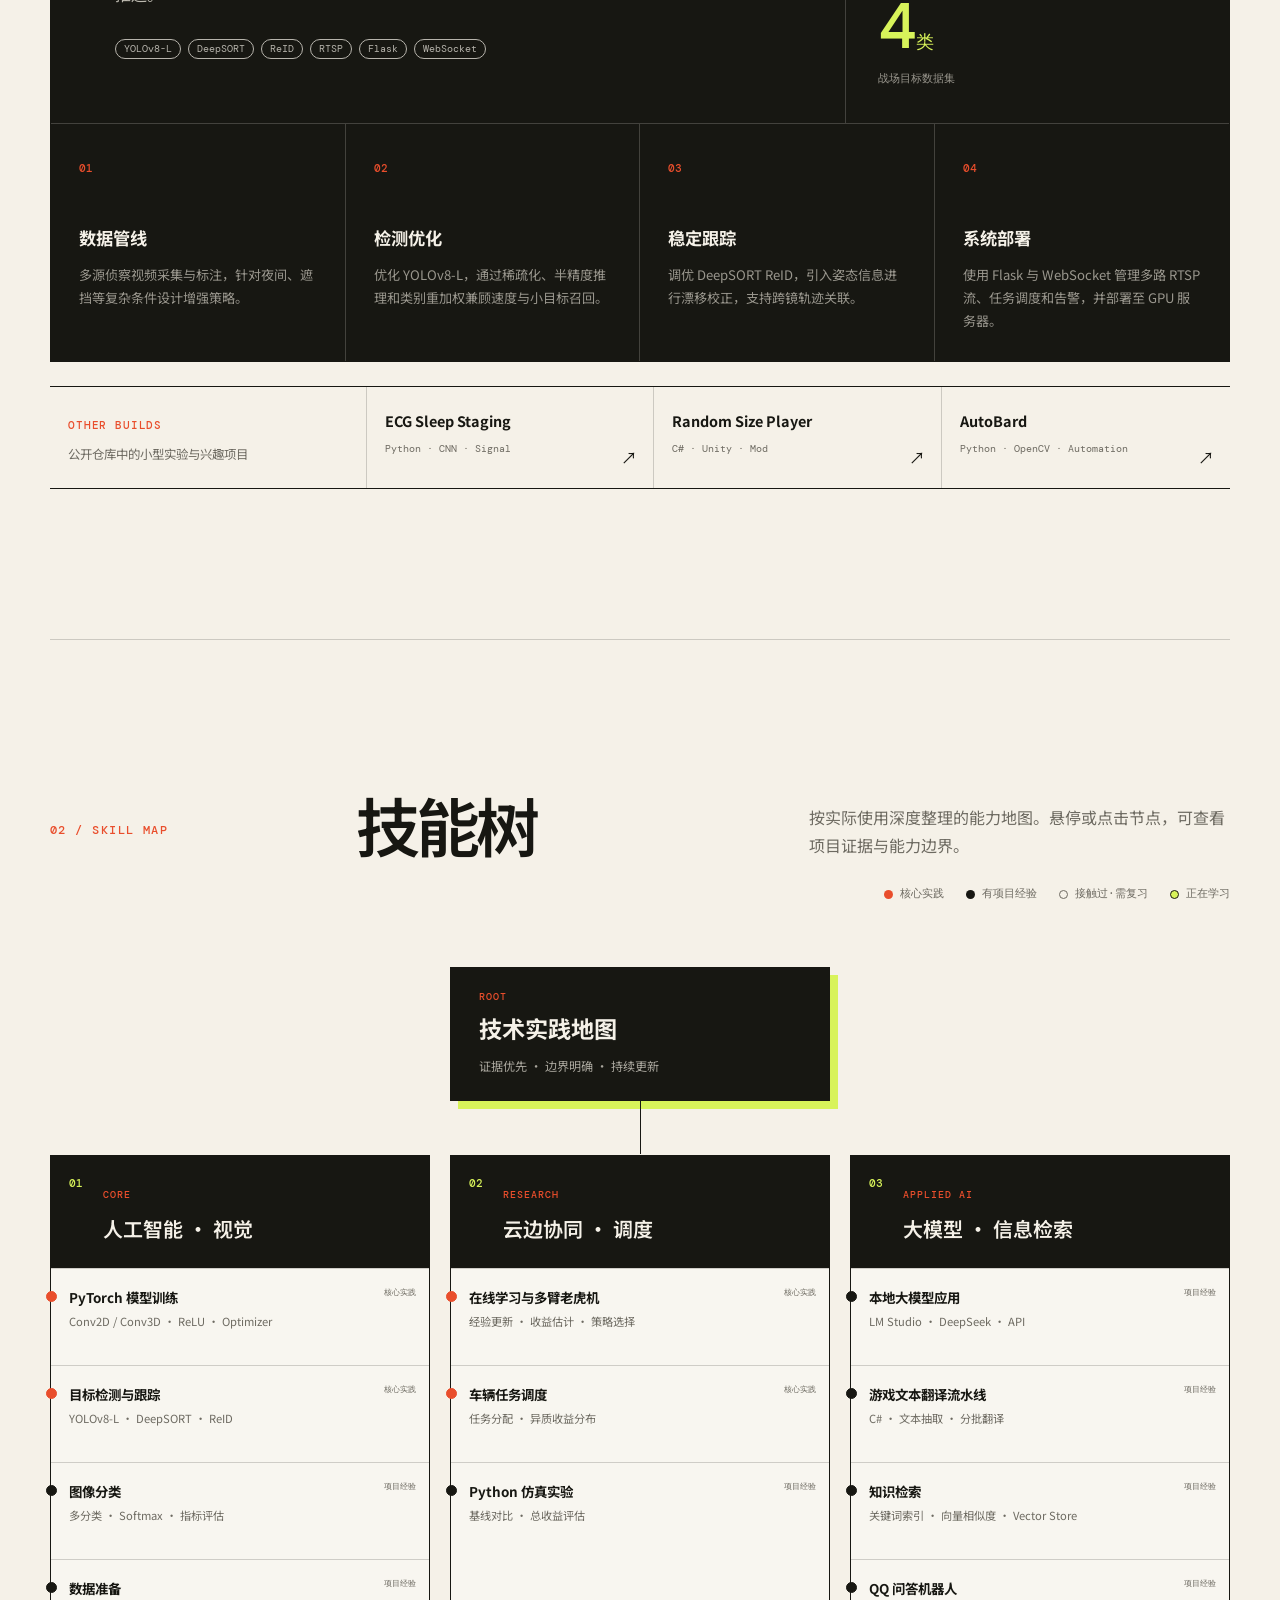
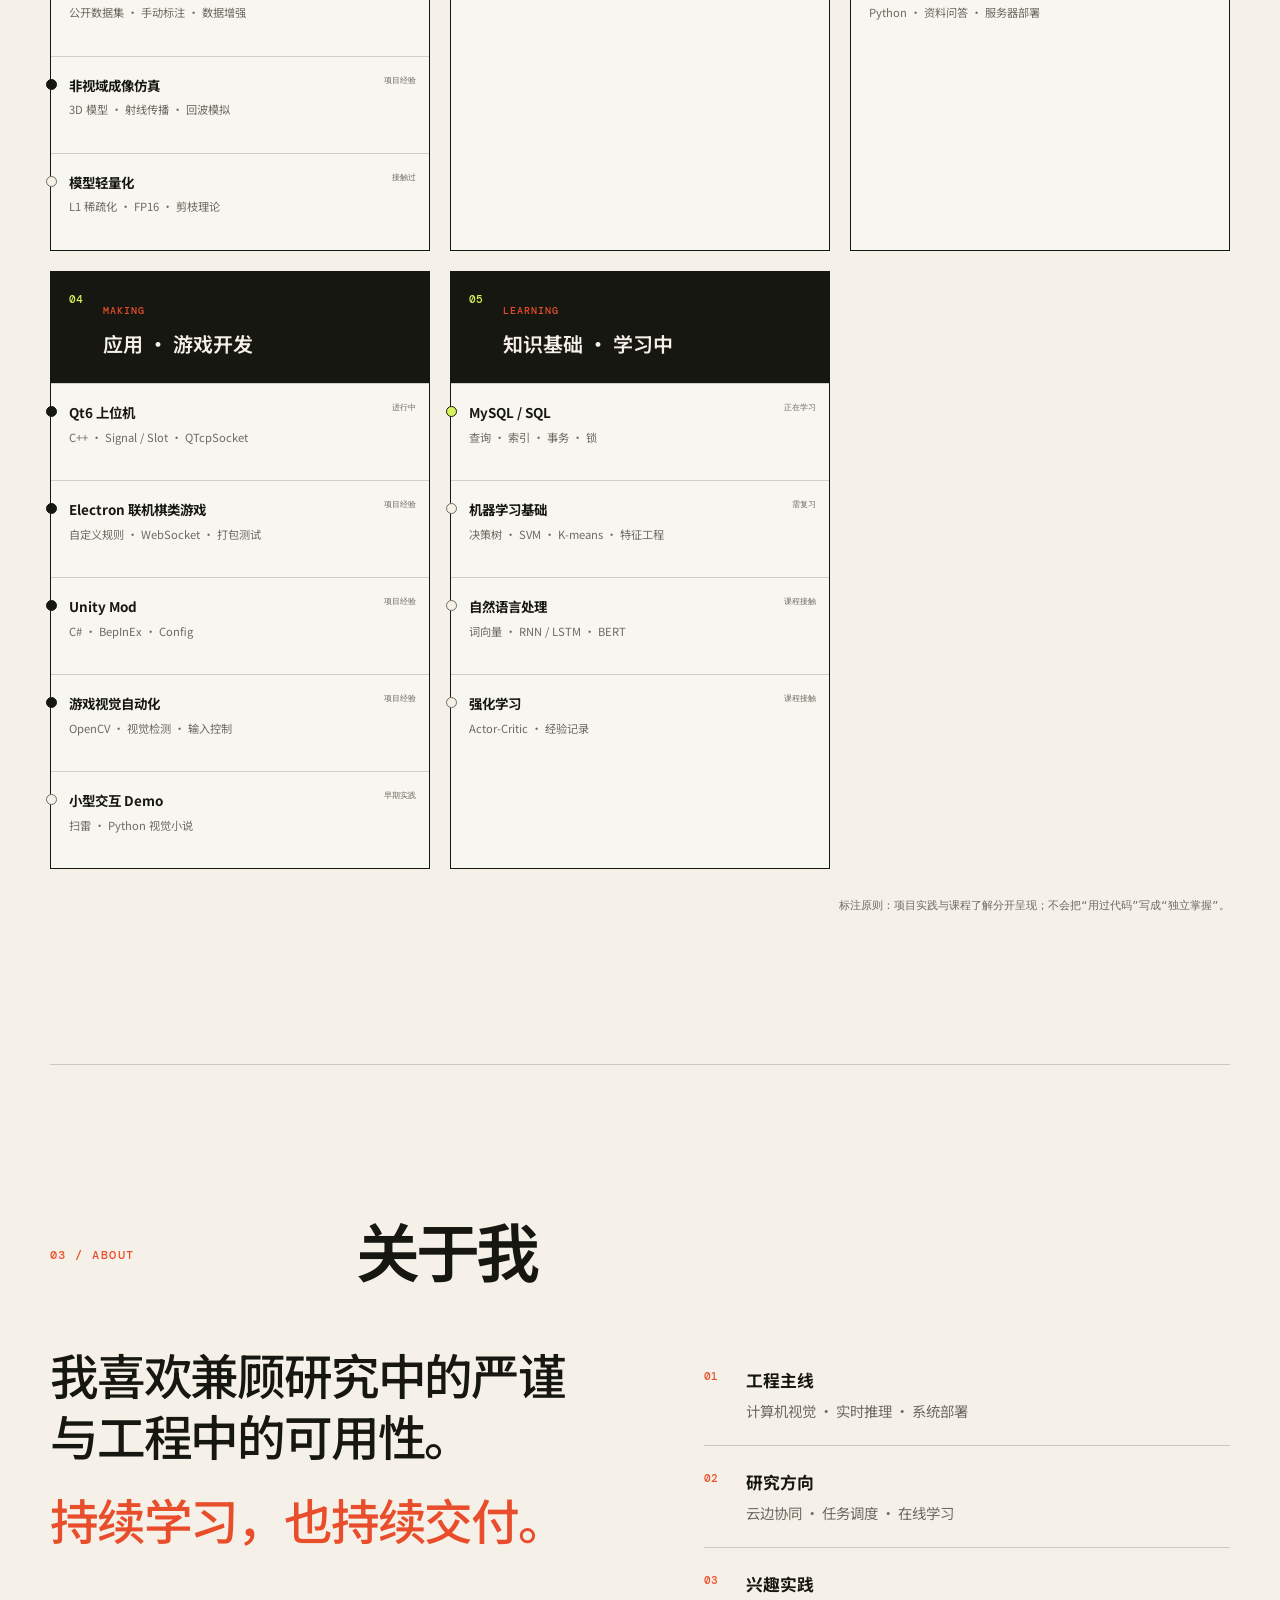
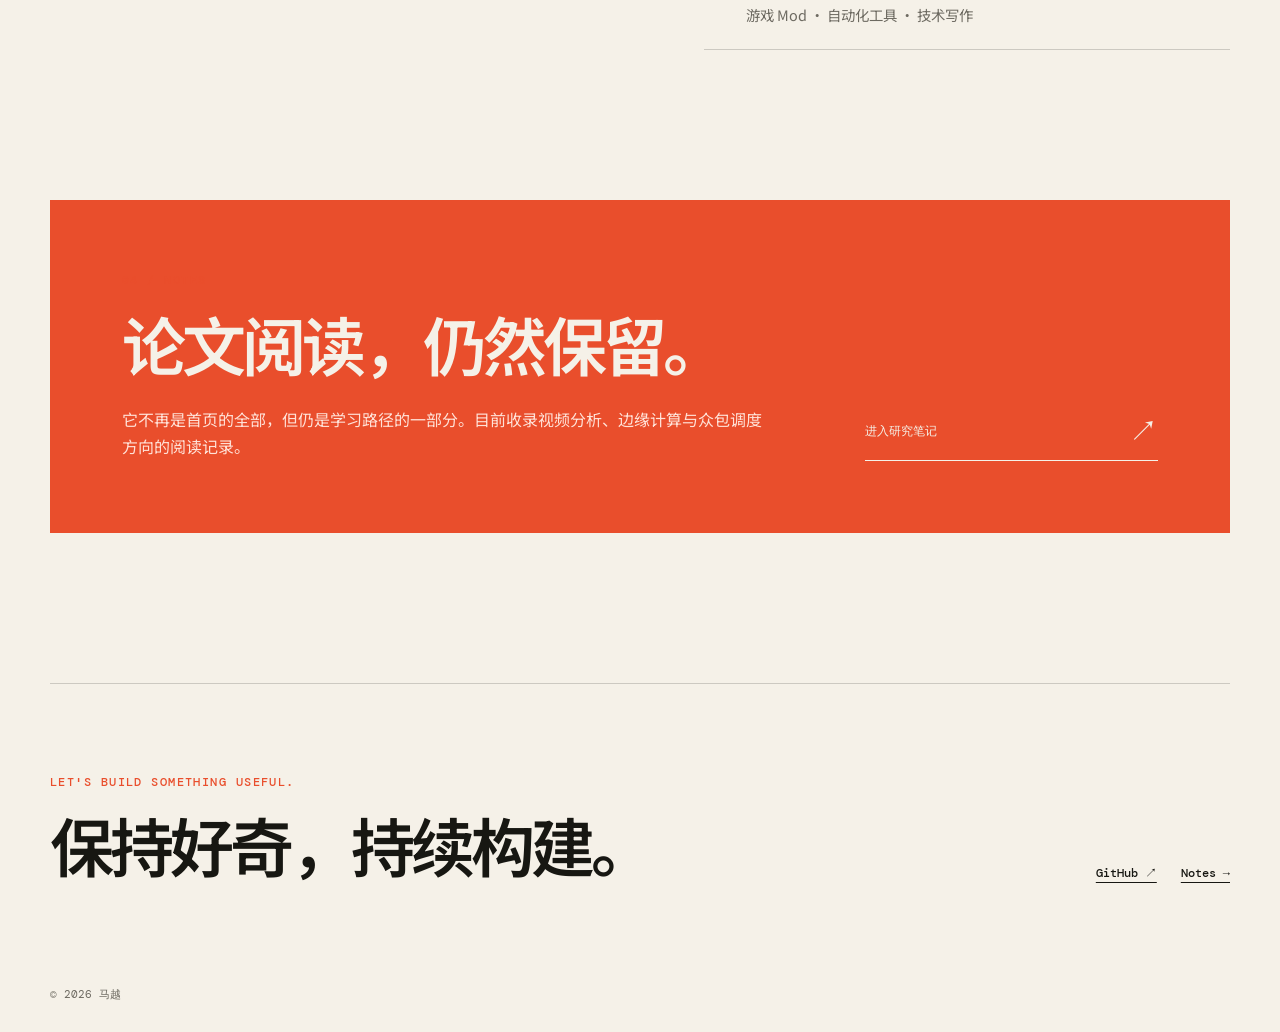
==== commit 436962e0: "more detail until 9.2" ====
--- a/homepage/index.html
+++ b/homepage/index.html
@@ -102,66 +102,145 @@
       <div class="section-heading reveal">
         <p class="section-index">02 / SKILL MAP</p>
         <h2>技能树</h2>
-        <p>不是工具清单，而是“能力 - 证据 - 下一步”的长期地图，可直接作为简历内容参考。</p>
+        <p>按实际使用深度整理的能力地图。悬停或点击节点，可查看项目证据与能力边界。</p>
       </div>
 
       <div class="skill-legend reveal" aria-label="技能状态说明">
         <span><i class="level-strong"></i>核心实践</span>
         <span><i class="level-applied"></i>有项目经验</span>
-        <span><i class="level-growing"></i>正在深化</span>
+        <span><i class="level-refresh"></i>接触过·需复习</span>
+        <span><i class="level-growing"></i>正在学习</span>
       </div>
 
       <div class="skill-tree reveal">
         <div class="tree-root">
           <small>ROOT</small>
-          <strong>智能系统工程</strong>
-          <span>计算机技术硕士 · 人工智能本科</span>
+          <strong>技术实践地图</strong>
+          <span>证据优先 · 边界明确 · 持续更新</span>
         </div>
 
         <div class="tree-branches">
           <article class="tree-branch">
-            <header><span>01</span><div><small>CORE</small><h3>计算机视觉</h3></div></header>
-            <ul class="skill-nodes">
-              <li data-level="strong"><div><strong>目标检测</strong><span>YOLOv8-L · 小目标检测</span></div><em>核心实践</em></li>
-              <li data-level="strong"><div><strong>多目标跟踪</strong><span>DeepSORT · ReID · 轨迹关联</span></div><em>核心实践</em></li>
-              <li data-level="applied"><div><strong>模型优化</strong><span>稀疏化 · FP16 · 类别重加权</span></div><em>项目经验</em></li>
-              <li data-level="applied"><div><strong>数据工程</strong><span>采集标注 · 场景增强 · 评估</span></div><em>项目经验</em></li>
-            </ul>
-          </article>
-
-          <article class="tree-branch">
-            <header><span>02</span><div><small>ENGINEERING</small><h3>系统落地</h3></div></header>
-            <ul class="skill-nodes">
-              <li data-level="strong"><div><strong>Python 工程</strong><span>建模 · 数据处理 · 自动化</span></div><em>核心实践</em></li>
-              <li data-level="applied"><div><strong>实时视频服务</strong><span>RTSP · Flask · WebSocket</span></div><em>项目经验</em></li>
-              <li data-level="applied"><div><strong>推理部署</strong><span>GPU · 多路流 · 任务调度</span></div><em>项目经验</em></li>
-              <li data-level="growing"><div><strong>C / C++</strong><span>基础语法 · 系统能力</span></div><em>正在深化</em></li>
-            </ul>
-          </article>
-
-          <article class="tree-branch">
-            <header><span>03</span><div><small>RESEARCH</small><h3>研究基础</h3></div></header>
-            <ul class="skill-nodes">
-              <li data-level="strong"><div><strong>数学与算法</strong><span>优化 · 矩阵分析 · 离散数学</span></div><em>核心基础</em></li>
-              <li data-level="applied"><div><strong>云边协同</strong><span>任务调度 · 在线学习</span></div><em>研究方向</em></li>
-              <li data-level="applied"><div><strong>技术调研</strong><span>英文论文 · 实验复现 · 记录</span></div><em>持续实践</em></li>
-              <li data-level="growing"><div><strong>强化学习</strong><span>课程基础 · 场景探索</span></div><em>正在深化</em></li>
-            </ul>
-          </article>
-
-          <article class="tree-branch">
-            <header><span>04</span><div><small>MAKING</small><h3>创意开发</h3></div></header>
-            <ul class="skill-nodes">
-              <li data-level="applied"><div><strong>Unity Mod</strong><span>C# · BepInEx · 配置同步</span></div><em>项目经验</em></li>
-              <li data-level="applied"><div><strong>Web 界面</strong><span>HTML · CSS · JavaScript</span></div><em>项目经验</em></li>
-              <li data-level="applied"><div><strong>视觉自动化</strong><span>OpenCV · 检测 · 控制</span></div><em>项目经验</em></li>
-              <li data-level="growing"><div><strong>开源协作</strong><span>文档 · 发布 · 维护</span></div><em>持续积累</em></li>
-            </ul>
-          </article>
-        </div>
-      </div>
-
-      <p class="skill-footnote reveal">更新原则：只有能给出课程、项目、作品或结果作为证据的技能，才进入这棵树。</p>
+            <header><span>01</span><div><small>CORE</small><h3>人工智能 · 视觉</h3></div></header>
+            <ul class="skill-nodes">
+              <li class="skill-node" data-level="strong">
+                <button class="skill-node-toggle" type="button" aria-expanded="false" aria-controls="skill-pytorch"><span><strong>PyTorch 模型训练</strong><small>Conv2D / Conv3D · ReLU · Optimizer</small></span><em>核心实践</em></button>
+                <div class="skill-detail" id="skill-pytorch"><p>多次独立搭建并训练神经网络，完成过数据划分、训练、验证、测试与结果评估。</p><p><b>边界</b>：熟悉基础训练流程；较新的训练策略与 API 需要查阅文档。</p></div>
+              </li>
+              <li class="skill-node" data-level="strong">
+                <button class="skill-node-toggle" type="button" aria-expanded="false" aria-controls="skill-detection"><span><strong>目标检测与跟踪</strong><small>YOLOv8-L · DeepSORT · ReID</small></span><em>核心实践</em></button>
+                <div class="skill-detail" id="skill-detection"><p>完成无人机视角小目标检测与多目标轨迹关联，覆盖数据准备、训练、评估和部署。</p><p><b>证据</b>：无人机多目标识别系统。</p></div>
+              </li>
+              <li class="skill-node" data-level="applied">
+                <button class="skill-node-toggle" type="button" aria-expanded="false" aria-controls="skill-classification"><span><strong>图像分类</strong><small>多分类 · Softmax · 指标评估</small></span><em>项目经验</em></button>
+                <div class="skill-detail" id="skill-classification"><p>完成过多类别图像分类模型的搭建与训练，理解类别数、输出维度与 Softmax 推理结果之间的关系。</p></div>
+              </li>
+              <li class="skill-node" data-level="applied">
+                <button class="skill-node-toggle" type="button" aria-expanded="false" aria-controls="skill-data"><span><strong>数据准备</strong><small>公开数据集 · 手动标注 · 数据增强</small></span><em>项目经验</em></button>
+                <div class="skill-detail" id="skill-data"><p>使用过公开数据集与标注工具，完成数据标注并实践常见图像增强方法。</p><p><b>边界</b>：以数据使用和标注为主，较少从零组织大规模采集。</p></div>
+              </li>
+              <li class="skill-node" data-level="applied">
+                <button class="skill-node-toggle" type="button" aria-expanded="false" aria-controls="skill-nlos"><span><strong>非视域成像仿真</strong><small>3D 模型 · 射线传播 · 回波模拟</small></span><em>项目经验</em></button>
+                <div class="skill-detail" id="skill-nlos"><p>基于公开 3D 模型构建仿真数据，模拟射线经墙面反射后形成回波的过程。</p><p><b>边界</b>：经验集中于仿真数据，没有真实采集链路。</p></div>
+              </li>
+              <li class="skill-node" data-level="refresh">
+                <button class="skill-node-toggle" type="button" aria-expanded="false" aria-controls="skill-optimization"><span><strong>模型轻量化</strong><small>L1 稀疏化 · FP16 · 剪枝理论</small></span><em>接触过</em></button>
+                <div class="skill-detail" id="skill-optimization"><p>理解 L1 正则化促进稀疏、FP16 降低存储与计算成本的基本思路。</p><p><b>边界</b>：剪枝停留在理论理解；容器化部署尚未形成稳定实践。</p></div>
+              </li>
+            </ul>
+          </article>
+
+          <article class="tree-branch">
+            <header><span>02</span><div><small>RESEARCH</small><h3>云边协同 · 调度</h3></div></header>
+            <ul class="skill-nodes">
+              <li class="skill-node" data-level="strong">
+                <button class="skill-node-toggle" type="button" aria-expanded="false" aria-controls="skill-bandit"><span><strong>在线学习与多臂老虎机</strong><small>经验更新 · 收益估计 · 策略选择</small></span><em>核心实践</em></button>
+                <div class="skill-detail" id="skill-bandit"><p>用历史反馈持续更新不同选择的期望收益，并据此平衡探索与利用。</p><p><b>证据</b>：硕士阶段云边协同任务调度研究。</p></div>
+              </li>
+              <li class="skill-node" data-level="strong">
+                <button class="skill-node-toggle" type="button" aria-expanded="false" aria-controls="skill-scheduling"><span><strong>车辆任务调度</strong><small>任务分配 · 异质收益分布</small></span><em>核心实践</em></button>
+                <div class="skill-detail" id="skill-scheduling"><p>在不同车辆具有不同收益分布的条件下，编写算法决定任务分配对象。</p></div>
+              </li>
+              <li class="skill-node" data-level="applied">
+                <button class="skill-node-toggle" type="button" aria-expanded="false" aria-controls="skill-simulation"><span><strong>Python 仿真实验</strong><small>基线对比 · 总收益评估</small></span><em>项目经验</em></button>
+                <div class="skill-detail" id="skill-simulation"><p>使用纯 Python 搭建调度实验环境，并以总收益与其他方法进行对比。</p><p><b>边界</b>：评价维度以总收益为主，尚未形成真实边缘设备部署。</p></div>
+              </li>
+            </ul>
+          </article>
+
+          <article class="tree-branch">
+            <header><span>03</span><div><small>APPLIED AI</small><h3>大模型 · 信息检索</h3></div></header>
+            <ul class="skill-nodes">
+              <li class="skill-node" data-level="applied">
+                <button class="skill-node-toggle" type="button" aria-expanded="false" aria-controls="skill-local-llm"><span><strong>本地大模型应用</strong><small>LM Studio · DeepSeek · API</small></span><em>项目经验</em></button>
+                <div class="skill-detail" id="skill-local-llm"><p>通过 LM Studio 部署过 DeepSeek 系列模型，并用于本地机器翻译任务。</p><p><b>边界</b>：属于模型调用与应用集成，不包含训练或微调。</p></div>
+              </li>
+              <li class="skill-node" data-level="applied">
+                <button class="skill-node-toggle" type="button" aria-expanded="false" aria-controls="skill-translation"><span><strong>游戏文本翻译流水线</strong><small>C# · 文本抽取 · 分批翻译</small></span><em>项目经验</em></button>
+                <div class="skill-detail" id="skill-translation"><p>用 C# 抽取游戏页面文本资源，写入 TXT 后分条调用模型接口，再汇总翻译结果。</p></div>
+              </li>
+              <li class="skill-node" data-level="applied">
+                <button class="skill-node-toggle" type="button" aria-expanded="false" aria-controls="skill-retrieval"><span><strong>知识检索</strong><small>关键词索引 · 向量相似度 · Vector Store</small></span><em>项目经验</em></button>
+                <div class="skill-detail" id="skill-retrieval"><p>实现过关键词索引检索，并尝试通过向量库完成文本资料的相似度召回。</p><p><b>边界</b>：两种检索方式分别实践，尚未整合成统一检索链路。</p></div>
+              </li>
+              <li class="skill-node" data-level="applied">
+                <button class="skill-node-toggle" type="button" aria-expanded="false" aria-controls="skill-qqbot"><span><strong>QQ 问答机器人</strong><small>Python · 资料问答 · 服务器部署</small></span><em>项目经验</em></button>
+                <div class="skill-detail" id="skill-qqbot"><p>将基于资料检索的 QQ 问答机器人部署在 Windows Server 上运行。</p></div>
+              </li>
+            </ul>
+          </article>
+
+          <article class="tree-branch">
+            <header><span>04</span><div><small>MAKING</small><h3>应用 · 游戏开发</h3></div></header>
+            <ul class="skill-nodes">
+              <li class="skill-node" data-level="applied">
+                <button class="skill-node-toggle" type="button" aria-expanded="false" aria-controls="skill-qt"><span><strong>Qt6 上位机</strong><small>C++ · Signal / Slot · QTcpSocket</small></span><em>进行中</em></button>
+                <div class="skill-detail" id="skill-qt"><p>已实现 TCP 连接、断开、发送、接收与日志显示，并编写 Python 测试服务端。</p><p><b>下一步</b>：加入业务协议解析与更完整的状态管理。</p></div>
+              </li>
+              <li class="skill-node" data-level="applied">
+                <button class="skill-node-toggle" type="button" aria-expanded="false" aria-controls="skill-electron"><span><strong>Electron 联机棋类游戏</strong><small>自定义规则 · WebSocket · 打包测试</small></span><em>项目经验</em></button>
+                <div class="skill-detail" id="skill-electron"><p>设计多种棋子与消耗上限规则，通过 WebSocket 同步双方走子，完成打包和小范围测试。</p><p><b>边界</b>：尚未实现单机 AI 对战。</p></div>
+              </li>
+              <li class="skill-node" data-level="applied">
+                <button class="skill-node-toggle" type="button" aria-expanded="false" aria-controls="skill-unity"><span><strong>Unity Mod</strong><small>C# · BepInEx · Config</small></span><em>项目经验</em></button>
+                <div class="skill-detail" id="skill-unity"><p>基于 BepInEx 开发 Mod，通过配置文件提供可调整参数并改变运行效果。</p><p><b>边界</b>：未实现 ClientRPC / ServerRPC 多人同步。</p></div>
+              </li>
+              <li class="skill-node" data-level="applied">
+                <button class="skill-node-toggle" type="button" aria-expanded="false" aria-controls="skill-automation"><span><strong>游戏视觉自动化</strong><small>OpenCV · 视觉检测 · 输入控制</small></span><em>项目经验</em></button>
+                <div class="skill-detail" id="skill-automation"><p>根据游戏画面进行视觉检测并驱动自动控制，完成过 AutoBard 等实验项目。</p></div>
+              </li>
+              <li class="skill-node" data-level="refresh">
+                <button class="skill-node-toggle" type="button" aria-expanded="false" aria-controls="skill-small-builds"><span><strong>小型交互 Demo</strong><small>扫雷 · Python 视觉小说</small></span><em>早期实践</em></button>
+                <div class="skill-detail" id="skill-small-builds"><p>制作过 Web 扫雷和 Python 视觉小说 Demo，均做过小范围测试。</p><p><b>边界</b>：Web 项目以入门和 AI 辅助开发为主，未正式发布。</p></div>
+              </li>
+            </ul>
+          </article>
+
+          <article class="tree-branch tree-branch-learning">
+            <header><span>05</span><div><small>LEARNING</small><h3>知识基础 · 学习中</h3></div></header>
+            <ul class="skill-nodes">
+              <li class="skill-node" data-level="growing">
+                <button class="skill-node-toggle" type="button" aria-expanded="false" aria-controls="skill-database"><span><strong>MySQL / SQL</strong><small>查询 · 索引 · 事务 · 锁</small></span><em>正在学习</em></button>
+                <div class="skill-detail" id="skill-database"><p>已练习 JOIN、分组聚合、子查询、窗口函数，并学习 B+ 树、聚簇/二级索引、事务和隔离级别。</p><p><b>边界</b>：目前以课程与练习为主，尚无实际项目应用。</p></div>
+              </li>
+              <li class="skill-node" data-level="refresh">
+                <button class="skill-node-toggle" type="button" aria-expanded="false" aria-controls="skill-ml"><span><strong>机器学习基础</strong><small>决策树 · SVM · K-means · 特征工程</small></span><em>需复习</em></button>
+                <div class="skill-detail" id="skill-ml"><p>接触过分类、回归、聚类、特征工程及混淆矩阵指标，曾手写 K-means，也参加过数据分析比赛。</p><p><b>边界</b>：具备概念基础，公式与完整实践细节需要复习。</p></div>
+              </li>
+              <li class="skill-node" data-level="refresh">
+                <button class="skill-node-toggle" type="button" aria-expanded="false" aria-controls="skill-nlp"><span><strong>自然语言处理</strong><small>词向量 · RNN / LSTM · BERT</small></span><em>课程接触</em></button>
+                <div class="skill-detail" id="skill-nlp"><p>了解 One-hot、稠密词向量和序列模型，调用过 BERT；对 Attention、Transformer 与 QKV 有概念认识。</p><p><b>边界</b>：未手写或完整实践 Transformer，模型细节需要系统复习。</p></div>
+              </li>
+              <li class="skill-node" data-level="refresh">
+                <button class="skill-node-toggle" type="button" aria-expanded="false" aria-controls="skill-rl"><span><strong>强化学习</strong><small>Actor-Critic · 经验记录</small></span><em>课程接触</em></button>
+                <div class="skill-detail" id="skill-rl"><p>课程中接触过 Actor-Critic 与经验记录等概念。</p><p><b>边界</b>：除多臂老虎机外，强化学习知识目前需要重新学习，不作为可独立项目能力。</p></div>
+              </li>
+            </ul>
+          </article>
+        </div>
+      </div>
+
+      <p class="skill-footnote reveal">标注原则：项目实践与课程了解分开呈现；不会把“用过代码”写成“独立掌握”。</p>
     </section>
 
     <section class="about section-shell" id="about">
--- a/homepage/assets/style.css
+++ b/homepage/assets/style.css
@@ -479,6 +479,7 @@
 .skill-legend i { width: 9px; height: 9px; border-radius: 50%; }
 .level-strong { background: var(--accent); }
 .level-applied { background: var(--ink); }
+.level-refresh { border: 1px solid var(--muted); background: transparent; }
 .level-growing { border: 1px solid var(--ink); background: var(--acid); }
 
 .skill-tree {
@@ -521,36 +522,24 @@
 .tree-branches {
   position: relative;
   display: grid;
-  grid-template-columns: repeat(4, minmax(0, 1fr));
-  gap: 16px;
+  grid-template-columns: repeat(3, minmax(0, 1fr));
+  gap: 20px;
   margin-top: 54px;
 }
 
 .tree-branches::before {
-  position: absolute;
-  top: 0;
-  right: 12.5%;
-  left: 12.5%;
-  height: 1px;
-  content: "";
-  background: var(--ink);
+  display: none;
 }
 
 .tree-branch {
   position: relative;
-  margin-top: 34px;
+  margin-top: 0;
   border: 1px solid var(--ink);
   background: rgba(255, 255, 255, 0.36);
 }
 
 .tree-branch::before {
-  position: absolute;
-  bottom: 100%;
-  left: 50%;
-  width: 1px;
-  height: 34px;
-  content: "";
-  background: var(--ink);
+  display: none;
 }
 
 .tree-branch header {
@@ -573,12 +562,6 @@
 
 .skill-nodes li {
   position: relative;
-  display: flex;
-  gap: 10px;
-  align-items: flex-start;
-  justify-content: space-between;
-  min-height: 95px;
-  padding: 17px 13px 15px 18px;
   border-top: 1px solid var(--line);
 }
 
@@ -595,11 +578,59 @@
 
 .skill-nodes li[data-level="strong"]::before { border-color: var(--accent); background: var(--accent); }
 .skill-nodes li[data-level="applied"]::before { background: var(--ink); }
+.skill-nodes li[data-level="refresh"]::before { border-color: var(--muted); background: var(--paper); }
 .skill-nodes li[data-level="growing"]::before { background: var(--acid); }
-.skill-nodes li div { min-width: 0; }
-.skill-nodes strong { display: block; font-size: 0.84rem; }
-.skill-nodes span { display: block; margin-top: 5px; color: var(--muted); font-size: 0.7rem; line-height: 1.55; }
-.skill-nodes em { flex: 0 0 auto; margin-top: 1px; color: var(--muted); font: 400 0.52rem/1.4 var(--mono); font-style: normal; }
+
+.skill-node-toggle {
+  display: flex;
+  gap: 12px;
+  align-items: flex-start;
+  justify-content: space-between;
+  width: 100%;
+  min-height: 96px;
+  padding: 17px 13px 15px 18px;
+  color: var(--ink);
+  border: 0;
+  background: transparent;
+  font: inherit;
+  text-align: left;
+  cursor: pointer;
+}
+
+.skill-node-toggle:hover,
+.skill-node-toggle:focus-visible,
+.skill-node.is-open .skill-node-toggle { background: var(--acid); }
+.skill-node-toggle:focus-visible { outline: 2px solid var(--accent); outline-offset: -3px; }
+.skill-node-toggle > span { min-width: 0; }
+.skill-node-toggle strong { display: block; font-size: 0.84rem; }
+.skill-node-toggle small { display: block; margin-top: 5px; color: var(--muted); font-size: 0.7rem; line-height: 1.55; }
+.skill-node-toggle em { flex: 0 0 auto; margin-top: 1px; color: var(--muted); font: 400 0.52rem/1.4 var(--mono); font-style: normal; }
+
+.skill-detail {
+  position: absolute;
+  z-index: 6;
+  top: calc(100% - 8px);
+  left: 14px;
+  display: none;
+  width: min(340px, calc(100vw - 48px));
+  padding: 17px 18px;
+  color: var(--paper);
+  border: 1px solid var(--ink);
+  background: var(--ink);
+  box-shadow: 7px 7px 0 var(--accent);
+}
+
+.tree-branch:nth-child(3n) .skill-detail { right: 14px; left: auto; }
+.skill-detail p { margin: 0; font-size: 0.72rem; line-height: 1.7; }
+.skill-detail p + p { margin-top: 9px; color: #c9c5bc; }
+.skill-detail b { color: var(--acid); font-weight: 600; }
+.skill-node.is-open { z-index: 7; }
+.skill-node.is-open .skill-detail { display: block; }
+
+@media (hover: hover) and (pointer: fine) {
+  .skill-node:hover { z-index: 7; }
+  .skill-node:hover .skill-detail { display: block; }
+}
 
 .skill-footnote {
   margin: 28px 0 0;
@@ -727,6 +758,14 @@
   .tree-branch::before { display: none; }
   .tree-root::after { height: 30px; }
   .tree-branch { margin-top: 0; }
+  .skill-detail {
+    position: static;
+    width: auto;
+    margin: 0 14px 18px 18px;
+    box-shadow: 5px 5px 0 var(--accent);
+  }
+  .skill-node:not(.is-open) .skill-detail { display: none; }
+  .skill-node.is-open .skill-detail { display: block; }
   .about-grid,
   .notes-callout { grid-template-columns: 1fr; }
   .notes-callout { gap: 34px; }
@@ -764,7 +803,7 @@
   .other-builds > :last-child { border-bottom: 0; }
   .skill-legend { justify-content: flex-start; margin-top: 0; }
   .tree-branches { grid-template-columns: 1fr; }
-  .skill-nodes li { min-height: 82px; }
+  .skill-node-toggle { min-height: 82px; }
   .skill-footnote { text-align: left; }
   .notes-callout { width: 100%; margin-bottom: 100px; }
   .site-footer { grid-template-columns: 1fr; }
